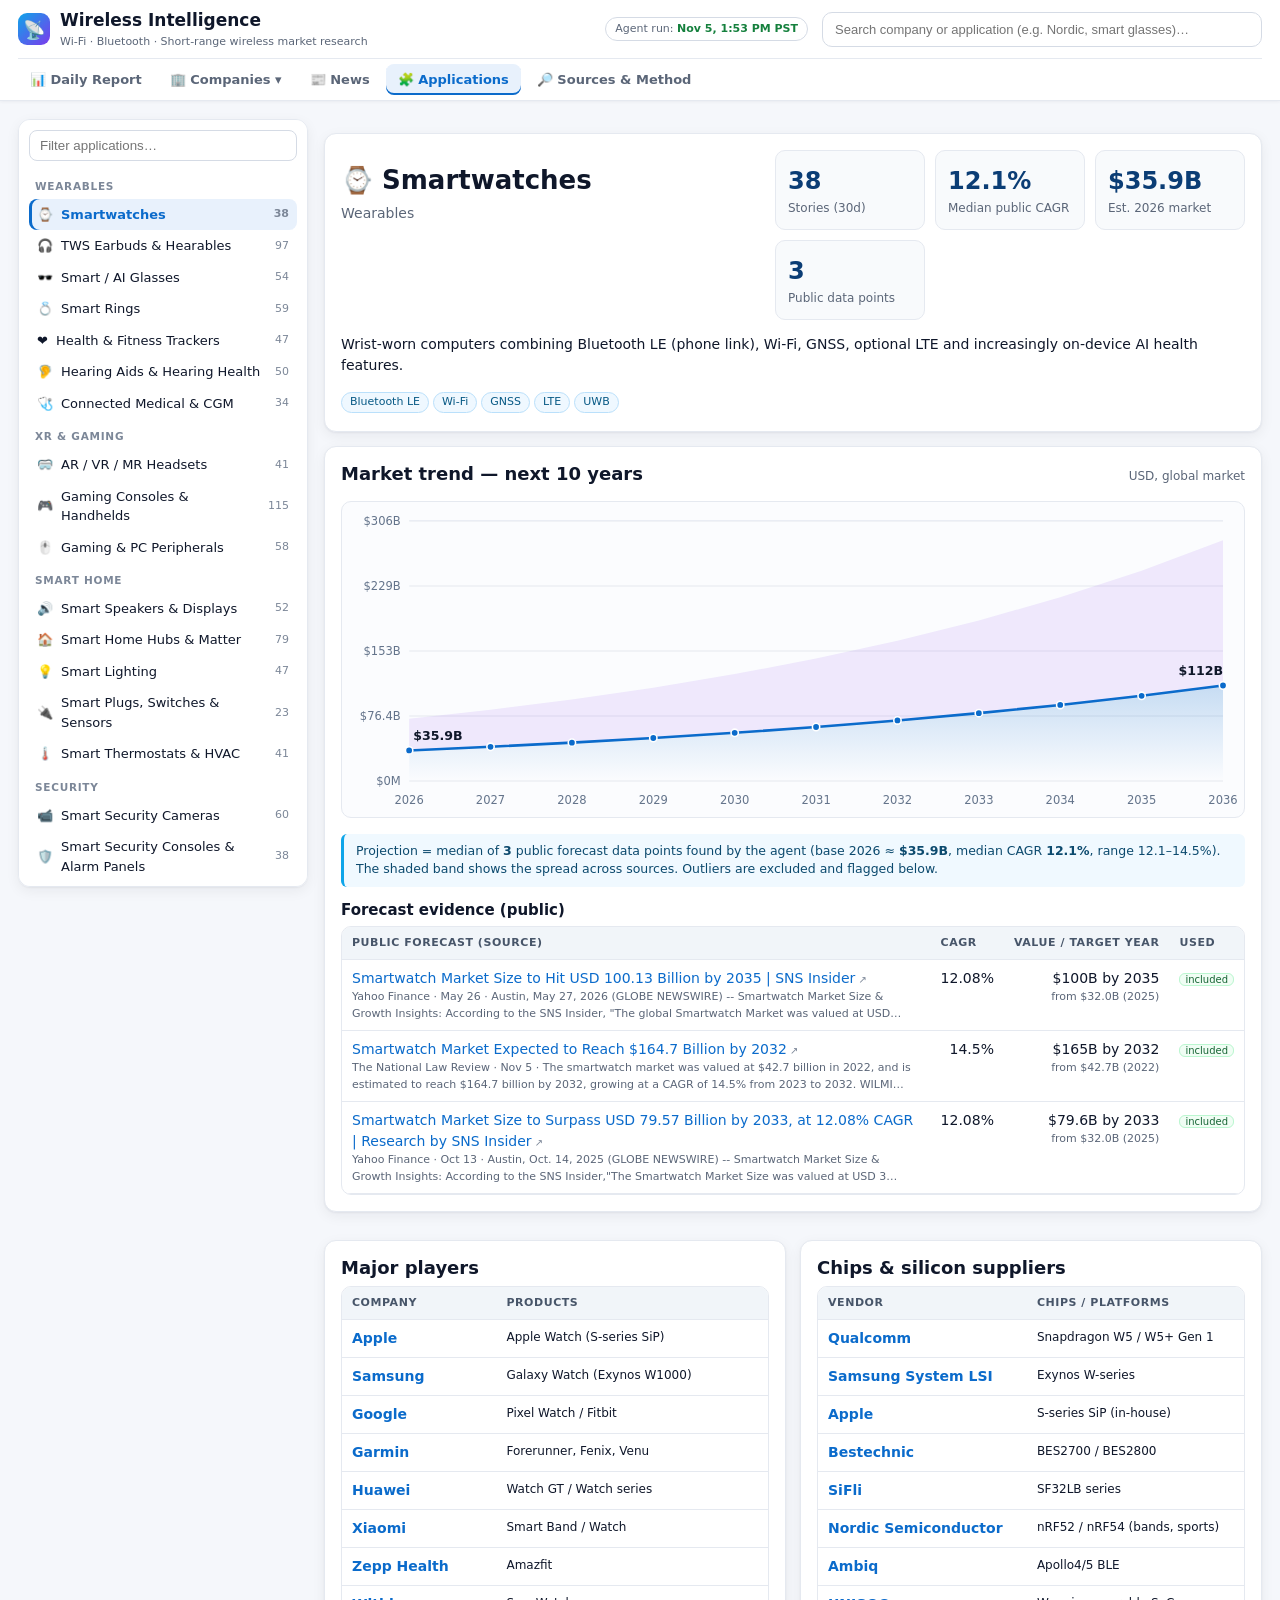
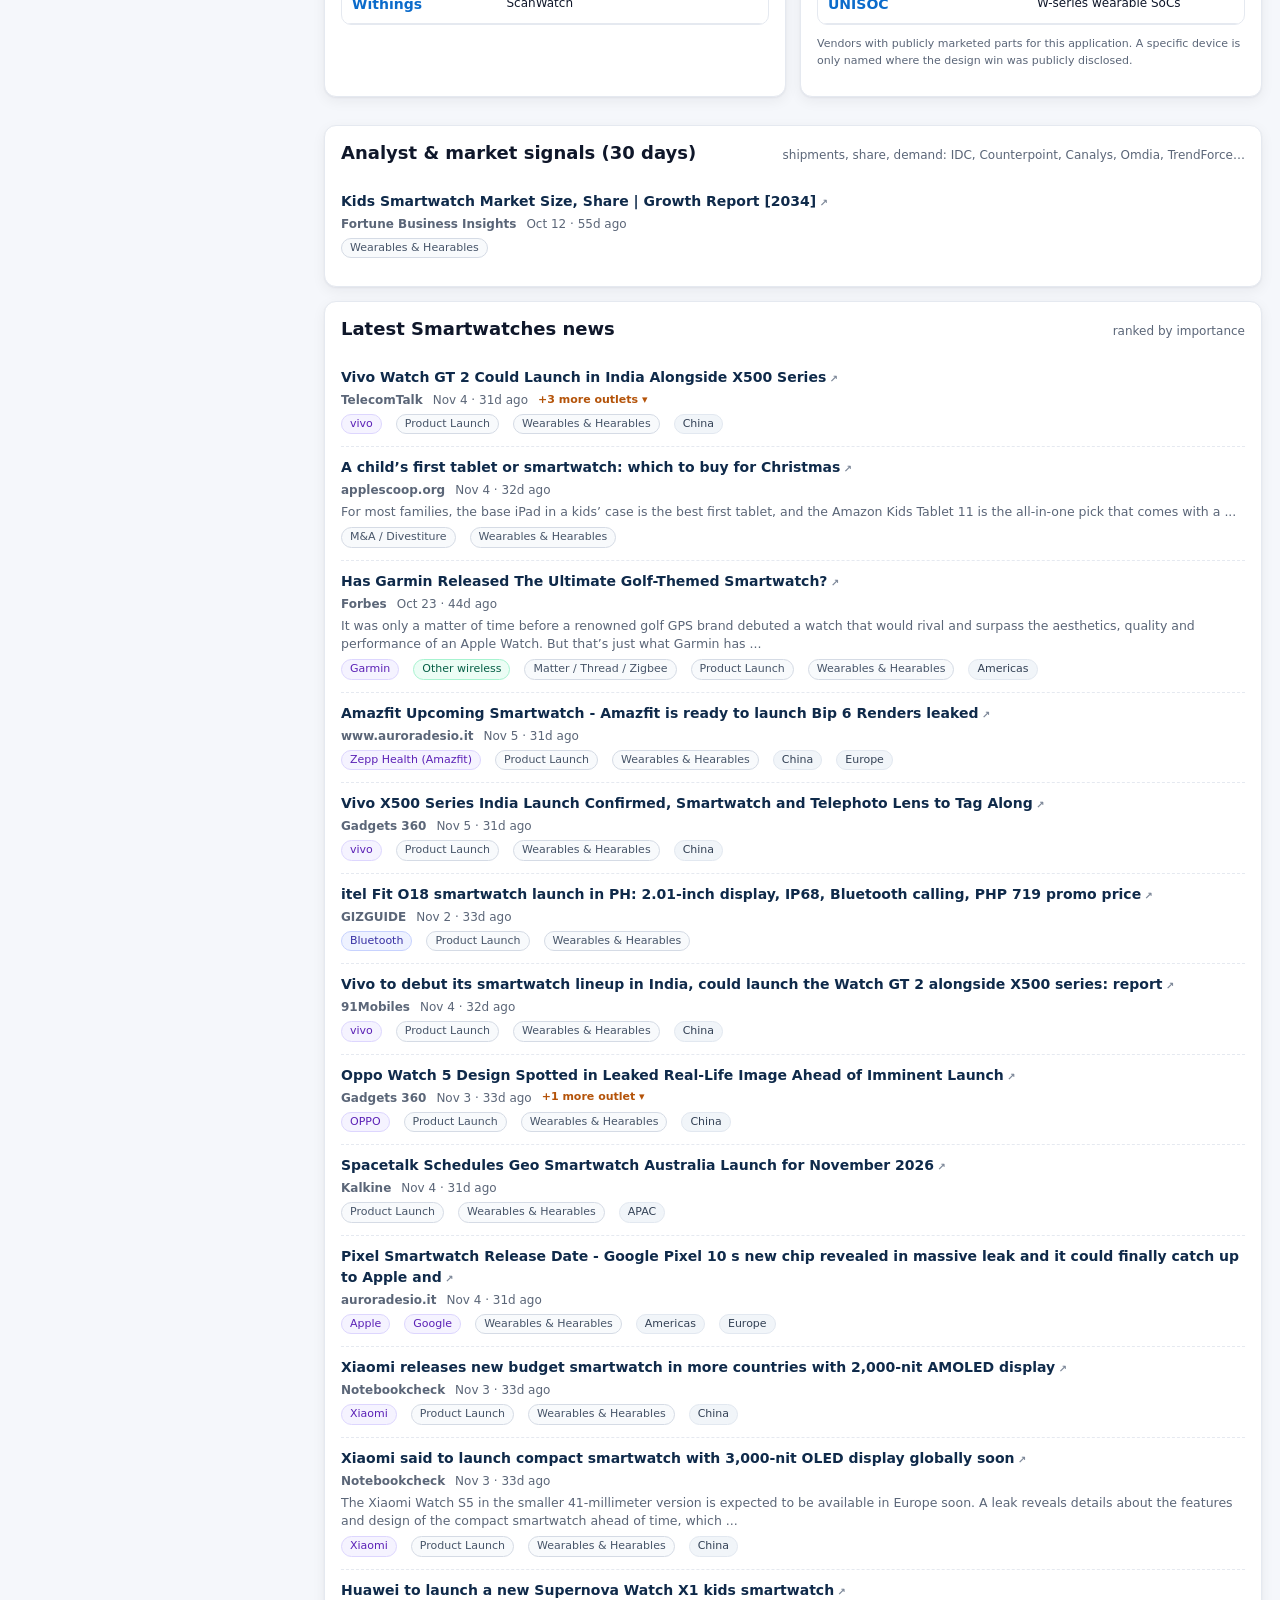
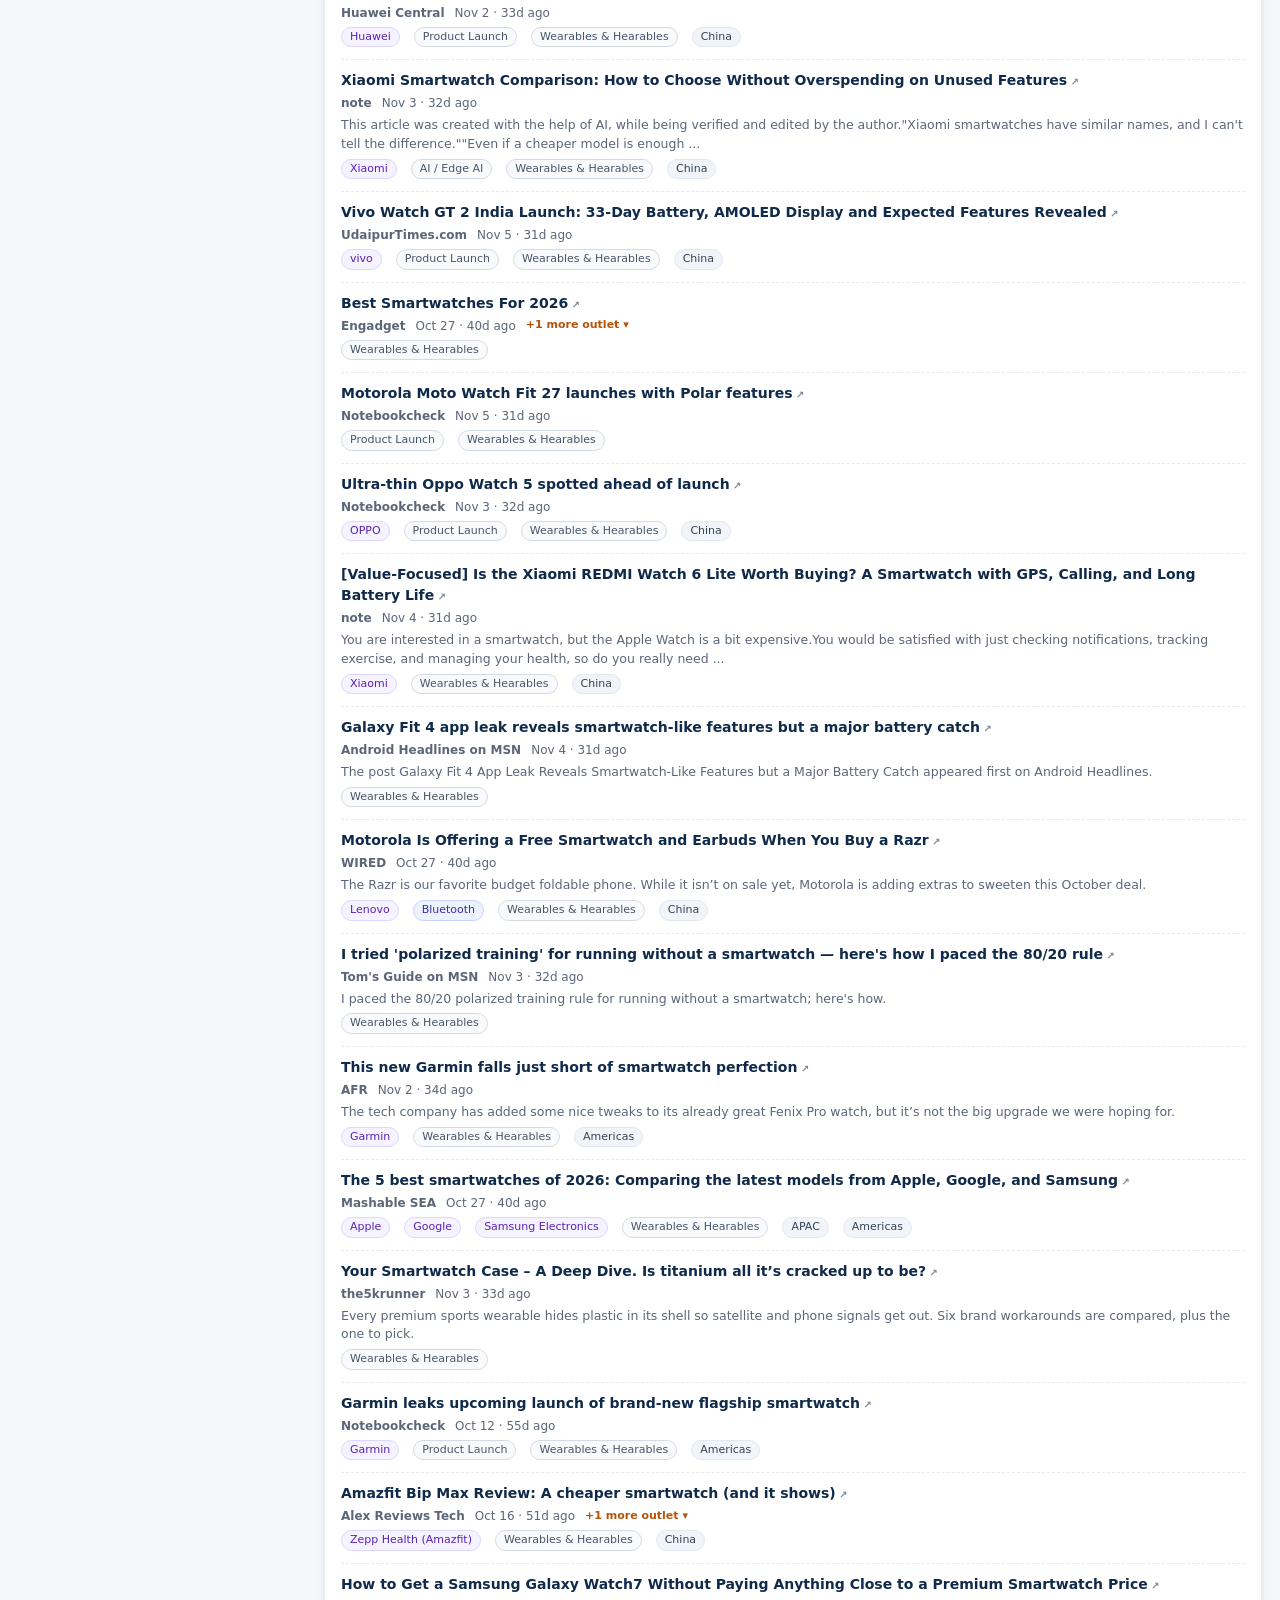
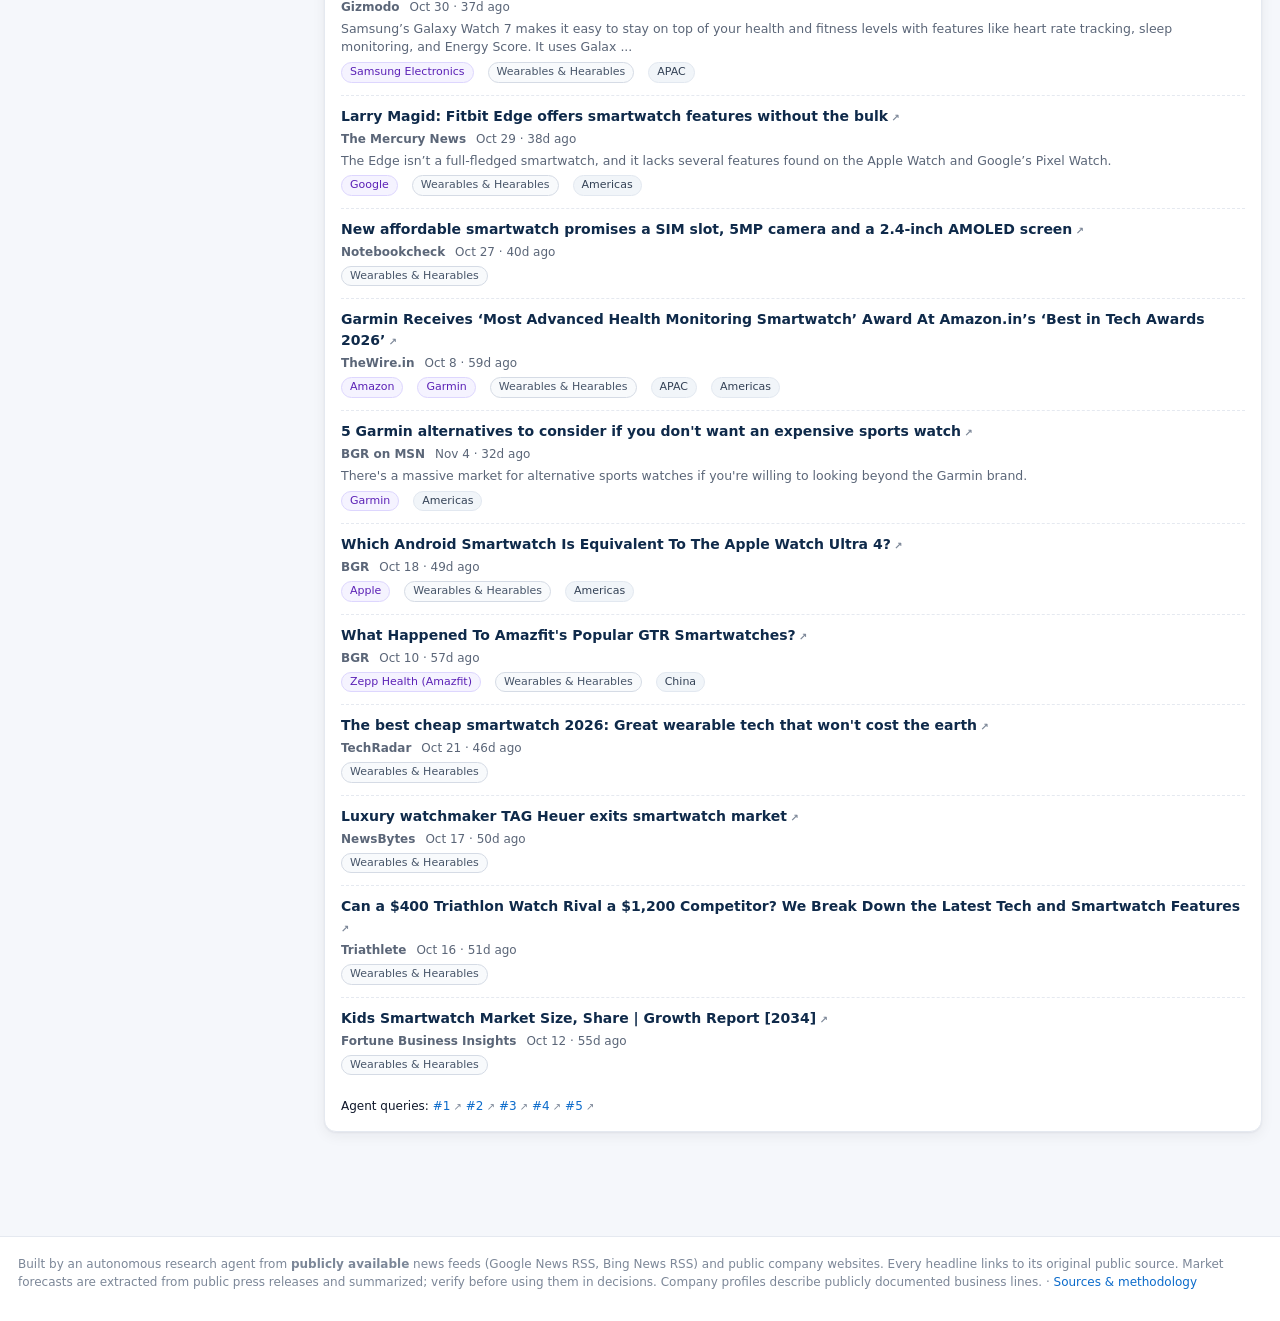
==== site/applications.html @ a9712287 "Add wireless market research agent and light-theme dashboard Include on-demand Windows scripts, comp" ====
<!doctype html>
<html lang="en">
<head>
<meta charset="utf-8" />
<meta name="viewport" content="width=device-width,initial-scale=1" />
<title>Applications — Wi-Fi &amp; Bluetooth markets, players, chips &amp; 10-year trend | Wireless Intelligence</title>
<link rel="stylesheet" href="assets/style.css?v=2" />
</head>
<body>
<div id="hdr"></div>
<main class="wrap content">
  <div class="applayout">
    <aside class="side"><input type="text" id="aq" placeholder="Filter applications…" /><div id="alist"></div></aside>
    <section id="app"></section>
  </div>
</main>
<footer id="ftr"></footer>
<script src="data/index.js"></script>
<script src="data/apps.js"></script>
<script src="assets/common.js?v=2"></script>
<script>
(function () {
  WR.header("apps");
  const A = window.WR_APPS, E = WR.esc;
  if (!A) { document.getElementById("app").innerHTML = '<div class="card empty">No application data yet — run the agent.</div>'; return; }
  const L = A.theme_labels;
  let cur = WR.qs("app") || A.apps[0].id;

  function side() {
    const q = document.getElementById("aq").value.toLowerCase();
    let html = "", g = "";
    A.apps.filter((a) => !q || a.name.toLowerCase().includes(q) || a.group.toLowerCase().includes(q)).forEach((a) => {
      if (a.group !== g) { g = a.group; html += `<div class="gh">${E(g)}</div>`; }
      html += `<a href="?app=${a.id}" data-id="${a.id}" class="${a.id === cur ? "on" : ""}"><span>${a.icon}</span><span>${E(a.name)}</span><span class="n">${a.n30}</span></a>`;
    });
    document.getElementById("alist").innerHTML = html;
  }
  document.getElementById("aq").oninput = side;
  document.getElementById("alist").onclick = (e) => {
    const a = e.target.closest("a[data-id]");
    if (!a) return;
    e.preventDefault();
    cur = a.dataset.id;
    history.replaceState(null, "", "?app=" + cur);
    side(); show();
    window.scrollTo({ top: 0, behavior: "smooth" });
  };

  const coLink = (name, cid) => cid && WR.coName[cid] ? `<a href="company.html?id=${cid}"><b>${E(name)}</b></a>` : `<b>${E(name)}</b>`;

  function show() {
    const a = A.apps.find((x) => x.id === cur) || A.apps[0];
    document.title = `${a.name} — players, chips & 10-year market trend | Wireless Intelligence`;
    const P = a.projection;
    const isIdx = !!P.index;
    const fmt = isIdx ? (v) => v.toFixed(0) : WR.money;
    let trendNote;
    if (P.source === "public") trendNote = `<div class="note info">Projection = median of <b>${P.n}</b> public forecast data points found by the agent (base ${BASEY()} ≈ <b>${WR.money(P.base)}</b>, median CAGR <b>${P.cagr}%</b>${P.cagr_range ? `, range ${P.cagr_range[0]}–${P.cagr_range[1]}%` : ""}${P.cagr_from === "prior" ? " — CAGR is the agent's prior because no public CAGR was captured" : ""}). The shaded band shows the spread across sources. Outliers are excluded and flagged below.</div>`;
    else if (P.source === "public-cagr") trendNote = `<div class="note info">Public sources gave growth rates but no market size in this run, so the chart shows a <b>growth index (${BASEY()} = 100)</b> at the median public CAGR of <b>${P.cagr}%</b>${P.cagr_range ? ` (range ${P.cagr_range[0]}–${P.cagr_range[1]}%)` : ""}.</div>`;
    else trendNote = `<div class="note">No public forecast was captured in this run. The curve is a <b>growth index (${BASEY()} = 100)</b> at the agent's prior estimate of <b>${P.cagr}% CAGR</b>. Treat it as indicative only; the agent searches for public forecasts again every night.</div>`;

    const fc = a.forecasts.length ? `<div class="tbl-wrap"><table><thead><tr><th class="nosort">Public forecast (source)</th><th class="nosort num">CAGR</th><th class="nosort num">Value / target year</th><th class="nosort">Used</th></tr></thead><tbody>
      ${a.forecasts.map((f) => `<tr><td><a class="ext" href="${E(f.u)}" target="_blank" rel="noopener">${E(f.t)}</a><div class="tiny muted">${E(f.p)} · ${WR.fmtDate(f.d)}${f.x ? " · " + E(f.x.slice(0, 160)) + "…" : ""}</div></td>
        <td class="num">${f.cagr != null ? f.cagr + "%" : "—"}</td><td class="num">${f.tv ? WR.money(f.tv) + " by " + f.ty : "—"}${f.sv ? `<div class="tiny muted">from ${WR.money(f.sv)} (${f.sy})</div>` : ""}</td>
        <td>${f.out ? '<span class="pill-out">outlier – excluded</span>' : '<span class="pill-in">included</span>'}</td></tr>`).join("")}</tbody></table></div>`
      : '<div class="muted small">No public forecast headlines matched this application in the last 12 months.</div>';

    document.getElementById("app").innerHTML = `
      <div class="card">
        <div class="card-head"><div><h1>${a.icon} ${E(a.name)}</h1><div class="muted">${E(a.group)}</div></div>
          <div class="kpis" style="min-width:420px">
            <div class="kpi"><div class="v">${a.n30}</div><div class="l">Stories (30d)</div></div>
            <div class="kpi"><div class="v">${P.cagr}%</div><div class="l">${P.source === "prior" ? "Prior CAGR (estimate)" : "Median public CAGR"}</div></div>
            <div class="kpi"><div class="v">${P.base ? WR.money(P.base) : "—"}</div><div class="l">Est. ${BASEY()} market</div></div>
            <div class="kpi"><div class="v">${P.n}</div><div class="l">Public data points</div></div>
          </div></div>
        <p>${E(a.desc)}</p>
        <div>${a.tech.map((t) => `<span class="chip t-wifi">${E(t)}</span>`).join("")}</div>
      </div>

      <div class="card"><div class="card-head"><h2>Market trend — next 10 years</h2><span class="muted small">${isIdx ? "index, " + BASEY() + " = 100" : "USD, global market"}</span></div>
        ${WR.lineChart(P.years, P.mid, P.lo, P.hi, fmt)}
        <div style="margin-top:10px">${trendNote}</div>
        <h3 style="margin-top:14px">Forecast evidence (public)</h3>${fc}
      </div>

      <div class="grid g2">
        <div class="card"><h2>Major players</h2><div class="tbl-wrap"><table><thead><tr><th class="nosort">Company</th><th class="nosort">Products</th></tr></thead><tbody>
          ${a.players.map((p) => `<tr><td>${coLink(p.name, p.cid)}</td><td class="small">${E(p.products)}</td></tr>`).join("")}</tbody></table></div></div>
        <div class="card"><h2>Chips &amp; silicon suppliers</h2><div class="tbl-wrap"><table><thead><tr><th class="nosort">Vendor</th><th class="nosort">Chips / platforms</th></tr></thead><tbody>
          ${a.chips.map((c) => `<tr><td>${coLink(c.vendor, c.cid)}</td><td class="small">${E(c.parts)}</td></tr>`).join("")}</tbody></table></div>
          <p class="tiny muted">Vendors with publicly marketed parts for this application. A specific device is only named where the design win was publicly disclosed.</p></div>
      </div>

      <div class="card"><div class="card-head"><h2>Analyst &amp; market signals (30 days)</h2><span class="muted small">shipments, share, demand: IDC, Counterpoint, Canalys, Omdia, TrendForce…</span></div>
        <ul class="news">${a.signals.length ? a.signals.map((n) => WR.newsItem(n, L, { desc: true })).join("") : '<li class="empty">No analyst signals captured this month.</li>'}</ul></div>

      <div class="card"><div class="card-head"><h2>Latest ${E(a.name)} news</h2><span class="muted small">ranked by importance</span></div>
        <ul class="news">${a.news.length ? a.news.map((n) => WR.newsItem(n, L, { desc: true })).join("") : '<li class="empty">No news in window.</li>'}</ul>
        <div class="small" style="margin-top:10px">Agent queries: ${(a.queries || []).map((u, i) => `<a class="ext" href="${E(u.replace("/rss/search", "/search").replace("&format=rss", ""))}" target="_blank" rel="noopener">#${i + 1}</a>`).join(" ")}</div></div>`;
  }
  const BASEY = () => (A.apps[0].projection.years || [new Date().getFullYear()])[0];
  side(); show();
})();
</script>
</body>
</html>
---- site/assets/style.css ----
:root{
  --bg:#f5f7fb;--bg2:#ffffff;--card:#ffffff;--card2:#f8fafc;--bd:#e5e9f0;--bd2:#d5dbe5;
  --tx:#0f172a;--mut:#5b6678;--mut2:#7c8798;--acc:#0b6bcb;--acc2:#6d28d9;--good:#15803d;--warn:#b45309;--bad:#dc2626;
  --r:12px;--sh:0 1px 2px rgba(15,23,42,.05),0 4px 14px rgba(15,23,42,.06)
}
*{box-sizing:border-box}
html,body{margin:0;background:var(--bg);color:var(--tx);font:14px/1.5 "Segoe UI",Inter,system-ui,-apple-system,Roboto,Arial,sans-serif}
a{color:var(--acc);text-decoration:none}
a:hover{text-decoration:underline}
.wrap{max-width:1380px;margin:0 auto;padding:0 18px}
.muted{color:var(--mut)} .small{font-size:12px} .tiny{font-size:11px}
h1,h2,h3{margin:0 0 6px;line-height:1.25;color:var(--tx)}
h1{font-size:26px} h2{font-size:18px} h3{font-size:15px}
code{background:#eef2f7;padding:1px 5px;border-radius:4px}

/* ---------- top nav ---------- */
.topnav{position:sticky;top:0;z-index:50;background:rgba(255,255,255,.97);backdrop-filter:blur(8px);border-bottom:1px solid var(--bd);box-shadow:0 1px 3px rgba(15,23,42,.05)}
.topnav .row1{display:flex;align-items:center;gap:14px;height:58px}
.brand{display:flex;align-items:center;gap:10px;color:var(--tx);font-weight:800;font-size:17px;white-space:nowrap}
.brand:hover{text-decoration:none}
.brand .logo{width:32px;height:32px;border-radius:9px;background:linear-gradient(135deg,#0ea5e9,#7c3aed);display:grid;place-items:center;font-size:18px}
.brand small{display:block;font-size:11px;color:var(--mut);font-weight:500}
.spacer{flex:1}
.search{position:relative;width:min(440px,42vw)}
.search input{width:100%;background:#fff;border:1px solid var(--bd2);color:var(--tx);border-radius:10px;padding:9px 12px;font-size:13px;outline:none}
.search input:focus{border-color:var(--acc);box-shadow:0 0 0 3px rgba(11,107,203,.12)}
.suggest{position:absolute;top:42px;left:0;right:0;background:#fff;border:1px solid var(--bd2);border-radius:10px;box-shadow:var(--sh);max-height:360px;overflow:auto}
.suggest a{display:flex;justify-content:space-between;gap:8px;padding:8px 12px;color:var(--tx);border-bottom:1px solid var(--bd)}
.suggest a:hover,.suggest a.on{background:#eef5fd;text-decoration:none}
.suggest a span{color:var(--mut);font-size:11px}
.navrow{display:flex;gap:4px;align-items:center;height:42px;border-top:1px solid var(--bd);flex-wrap:wrap}
.navrow>a,.dd>a{color:var(--mut);padding:6px 12px;border-radius:8px;font-weight:600;font-size:13px}
.navrow>a:hover,.dd>a:hover{color:var(--tx);background:#eef2f7;text-decoration:none}
.navrow a.active,.dd>a.active{color:var(--acc);background:#e8f1fc;box-shadow:inset 0 -2px 0 var(--acc)}
.dd{position:relative}
.dd-menu{display:none;position:absolute;top:32px;left:0;min-width:300px;background:#fff;border:1px solid var(--bd2);border-radius:12px;box-shadow:var(--sh);padding:6px}
.dd:hover .dd-menu{display:block}
.dd-menu a{display:block;padding:8px 10px;border-radius:8px;color:var(--tx)}
.dd-menu a:hover{background:#eef5fd;text-decoration:none}
.dd-menu a span{display:block;color:var(--mut);font-size:11px}
.status-pill{font-size:11px;color:var(--mut);border:1px solid var(--bd2);background:#fff;padding:3px 9px;border-radius:999px;white-space:nowrap}
.status-pill b{color:var(--good)}

/* ---------- layout ---------- */
.content{padding:18px 18px 60px}
.hero{text-align:center;padding:16px 0 6px}
.hero p{max-width:820px;margin:6px auto 0}
.card{background:var(--card);border:1px solid var(--bd);border-radius:var(--r);padding:16px;margin:14px 0;box-shadow:var(--sh)}
.card-head{display:flex;justify-content:space-between;align-items:baseline;gap:12px;flex-wrap:wrap;margin-bottom:10px}
.grid{display:grid;gap:14px}
.g2{grid-template-columns:repeat(2,minmax(0,1fr))}
.g3{grid-template-columns:repeat(3,minmax(0,1fr))}
.g4{grid-template-columns:repeat(4,minmax(0,1fr))}
@media(max-width:1000px){.g2,.g3,.g4{grid-template-columns:1fr}}
.kpis{display:grid;grid-template-columns:repeat(auto-fit,minmax(150px,1fr));gap:10px}
.kpi{background:var(--card2);border:1px solid var(--bd);border-radius:10px;padding:12px}
.kpi .v{font-size:24px;font-weight:800;color:#0b3d75}
.kpi .l{color:var(--mut);font-size:12px}

/* ---------- toggles / chips ---------- */
.toggles{display:flex;flex-wrap:wrap;gap:6px;align-items:center}
.toggles .lbl{color:var(--mut2);font-size:11px;text-transform:uppercase;letter-spacing:.06em;margin-right:4px}
.tbtn{background:#fff;border:1px solid var(--bd2);color:var(--mut);border-radius:999px;padding:5px 12px;font-size:12px;font-weight:600;cursor:pointer}
.tbtn:hover{color:var(--tx);border-color:#aab4c3}
.tbtn.on{background:#e8f1fc;border-color:var(--acc);color:var(--acc)}
.chip{display:inline-block;font-size:11px;padding:1px 8px;border-radius:999px;border:1px solid var(--bd2);background:#f8fafc;color:#475569;margin:2px 4px 2px 0;white-space:nowrap}
a.chip:hover{color:var(--tx);text-decoration:none;border-color:var(--acc)}
.chip.t-wifi{border-color:#bae0fb;background:#eff8ff;color:#075985}
.chip.t-bt{border-color:#c7d2fe;background:#eef2ff;color:#3730a3}
.chip.t-oth{border-color:#a7f3d0;background:#ecfdf5;color:#065f46}
.chip.t-biz{border-color:#fde68a;background:#fffbeb;color:#92400e}
.chip.co{border-color:#ddd6fe;background:#f5f3ff;color:#5b21b6}
.chip.rg{border-color:#e2e8f0;background:#f1f5f9;color:#334155}
.badge{display:inline-block;font-size:10px;font-weight:700;letter-spacing:.04em;padding:2px 7px;border-radius:6px;background:#eef2f7;color:var(--mut);text-transform:uppercase;vertical-align:middle}
.badge.leader{background:#dcfce7;color:#166534}
.badge.challenger{background:#e0f2fe;color:#075985}
.badge.niche{background:#fef3c7;color:#92400e}
.badge.wire{background:#ede9fe;color:#5b21b6}
.up{color:var(--good)} .down{color:var(--bad)} .flat{color:var(--mut2)}

/* ---------- tables ---------- */
.tbl-wrap{overflow:auto;border:1px solid var(--bd);border-radius:10px;background:#fff}
table{width:100%;border-collapse:collapse}
th,td{padding:8px 10px;border-bottom:1px solid var(--bd);text-align:left;vertical-align:top}
th{position:sticky;top:0;background:#f1f5f9;color:#475569;font-size:11px;text-transform:uppercase;letter-spacing:.05em;cursor:pointer;white-space:nowrap;z-index:1}
th.nosort{cursor:default}
tr:hover td{background:#f6faff}
td.num{text-align:right;font-variant-numeric:tabular-nums}
.co-name{font-weight:700;color:var(--tx)}
.co-name:hover{color:var(--acc)}

/* ---------- news ---------- */
.news{list-style:none;margin:0;padding:0}
.news li{padding:10px 0;border-bottom:1px dashed var(--bd)}
.news li:last-child{border-bottom:0}
.news .t{font-weight:600;color:#0f2a4a;font-size:14px}
.news .t:hover{color:var(--acc)}
.news .meta{color:var(--mut);font-size:12px;margin-top:3px;display:flex;flex-wrap:wrap;gap:4px 10px;align-items:center}
.news .x{color:var(--mut);font-size:12.5px;margin-top:4px}
.cov{font-size:11px;color:#b45309;cursor:pointer;font-weight:600}
.also{display:none;margin-top:4px;font-size:12px}
.also.open{display:block}
.also a{margin-right:10px}
.ext::after{content:" ↗";font-size:10px;color:var(--mut2)}

/* ---------- bars ---------- */
.bars .row{display:grid;grid-template-columns:190px 1fr 90px;gap:10px;align-items:center;margin:5px 0;font-size:12.5px}
.bars .track{height:10px;background:#eef2f7;border-radius:6px;overflow:hidden}
.bars .fill{height:100%;border-radius:6px;background:linear-gradient(90deg,#0ea5e9,#7c3aed)}
.bars .n{text-align:right;color:var(--mut);font-variant-numeric:tabular-nums}

/* ---------- briefs ---------- */
details.grp{background:#fff;border:1px solid var(--bd);border-radius:var(--r);margin:10px 0;box-shadow:var(--sh)}
details.grp>summary{cursor:pointer;padding:12px 16px;font-weight:700;list-style:none;display:flex;justify-content:space-between}
details.grp>summary::-webkit-details-marker{display:none}
details.grp[open]>summary{border-bottom:1px solid var(--bd)}
.briefs{display:grid;grid-template-columns:repeat(auto-fill,minmax(380px,1fr));gap:12px;padding:12px}
.brief{background:var(--card2);border:1px solid var(--bd);border-radius:10px;padding:12px}
.brief h3 a{color:var(--tx)}
.brief ol{margin:6px 0 0;padding-left:18px}
.brief li{margin:4px 0;font-size:12.5px}

/* ---------- applications layout ---------- */
.applayout{display:grid;grid-template-columns:290px 1fr;gap:16px;align-items:start}
.side{position:sticky;top:116px;max-height:calc(100vh - 132px);overflow:auto;background:#fff;border:1px solid var(--bd);border-radius:var(--r);padding:10px;box-shadow:var(--sh)}
@media(max-width:900px){.applayout{grid-template-columns:1fr}.side{position:static !important;max-height:300px !important}}
.side input{width:100%;background:#fff;border:1px solid var(--bd2);color:var(--tx);border-radius:8px;padding:7px 10px;margin-bottom:8px}
.side .gh{color:var(--mut2);font-size:10.5px;text-transform:uppercase;letter-spacing:.07em;margin:10px 6px 4px;font-weight:700}
.side a{display:flex;gap:8px;align-items:center;padding:6px 8px;border-radius:8px;color:var(--tx);font-size:13px}
.side a:hover{background:#f1f5f9;text-decoration:none}
.side a.on{background:#e8f1fc;color:var(--acc);font-weight:600;box-shadow:inset 3px 0 0 var(--acc)}
.side a .n{margin-left:auto;color:var(--mut2);font-size:11px}
.chart{width:100%;height:auto;background:#fbfcfe;border-radius:10px;border:1px solid var(--bd)}
.note{border-left:3px solid #f59e0b;background:#fffbeb;padding:8px 12px;border-radius:6px;font-size:12.5px;color:#78350f}
.note.info{border-color:#0ea5e9;background:#f0f9ff;color:#0c4a6e}
.pill-out{font-size:10px;color:#b91c1c;background:#fef2f2;border:1px solid #fecaca;border-radius:6px;padding:0 5px}
.pill-in{font-size:10px;color:#166534;background:#f0fdf4;border:1px solid #bbf7d0;border-radius:6px;padding:0 5px}

.co-head{display:flex;gap:16px;align-items:flex-start;flex-wrap:wrap}
.co-logo{width:56px;height:56px;border-radius:14px;background:linear-gradient(135deg,#0ea5e9,#7c3aed);color:#fff;display:grid;place-items:center;font-size:22px;font-weight:800}
.links a{margin-right:14px;font-size:13px}
.btn{display:inline-block;background:#fff;border:1px solid var(--bd2);color:var(--tx);padding:7px 14px;border-radius:9px;font-weight:600;cursor:pointer;font-size:13px}
.btn:hover{border-color:var(--acc);color:var(--acc);text-decoration:none}
select{background:#fff;border:1px solid var(--bd2);color:var(--tx);border-radius:8px;padding:6px 8px}
.filters{display:flex;flex-wrap:wrap;gap:10px;align-items:center}
.filters input[type=text]{background:#fff;border:1px solid var(--bd2);color:var(--tx);border-radius:8px;padding:7px 10px;min-width:240px}
.filters input[type=text]:focus,select:focus,.side input:focus{outline:none;border-color:var(--acc);box-shadow:0 0 0 3px rgba(11,107,203,.12)}
footer{border-top:1px solid var(--bd);background:#fff;color:var(--mut2);font-size:12px;padding:18px 0 30px;margin-top:30px}
.narr{white-space:pre-wrap;font-size:13.5px}
.empty{color:var(--mut);padding:18px;text-align:center}
pre{background:#f8fafc;border:1px solid var(--bd);border-radius:8px;padding:10px}
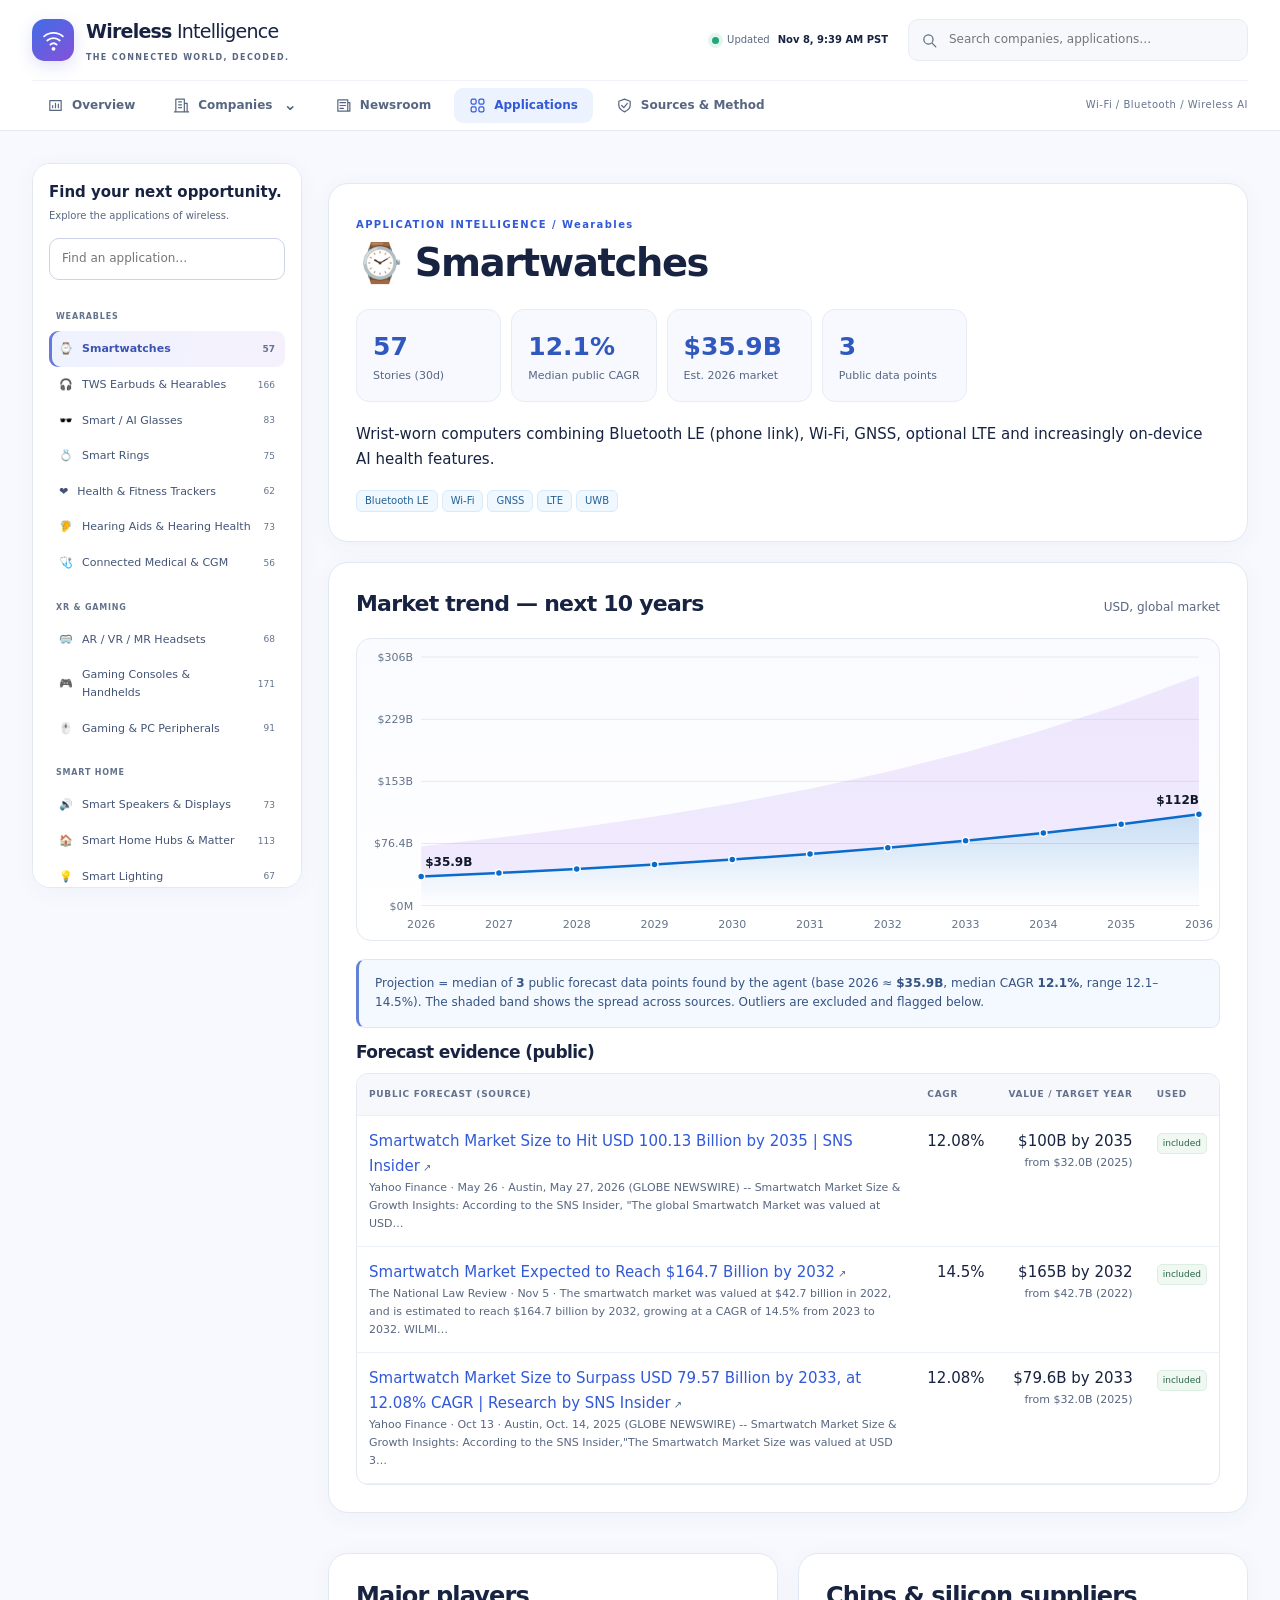
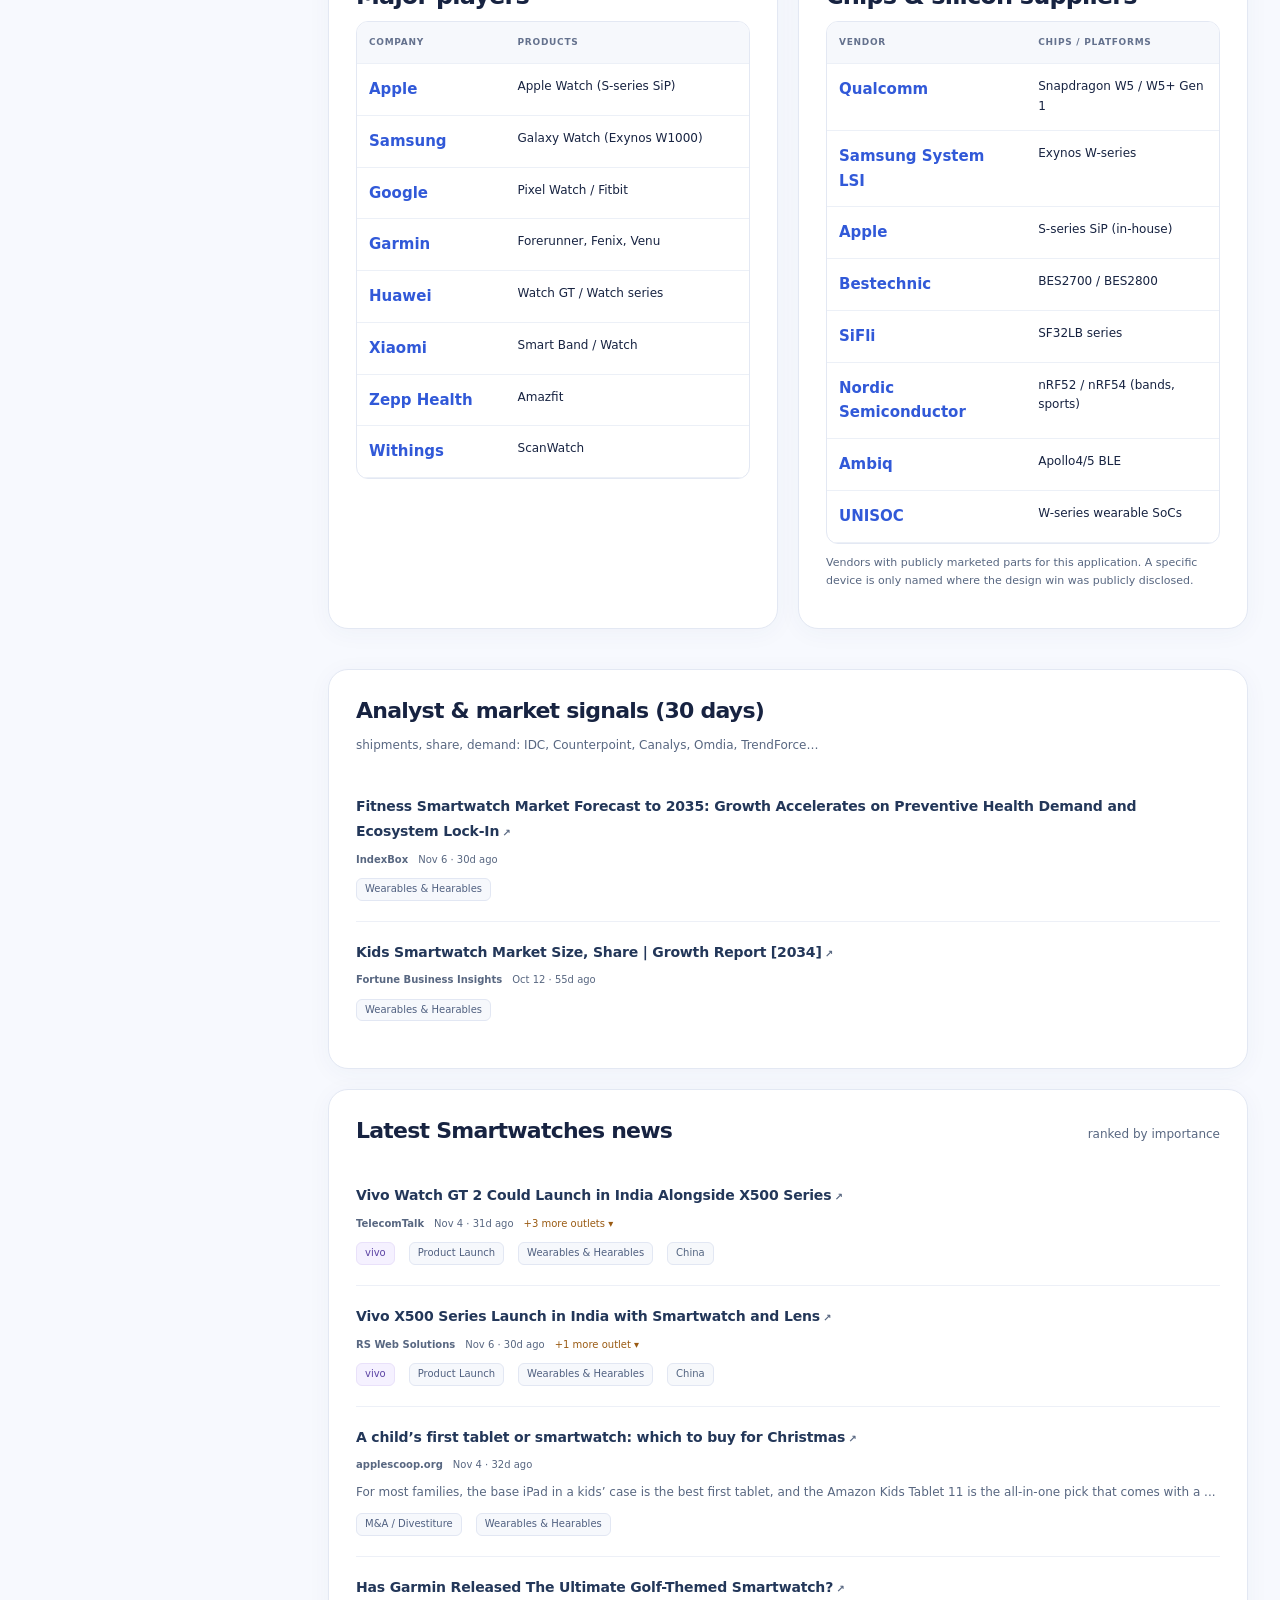
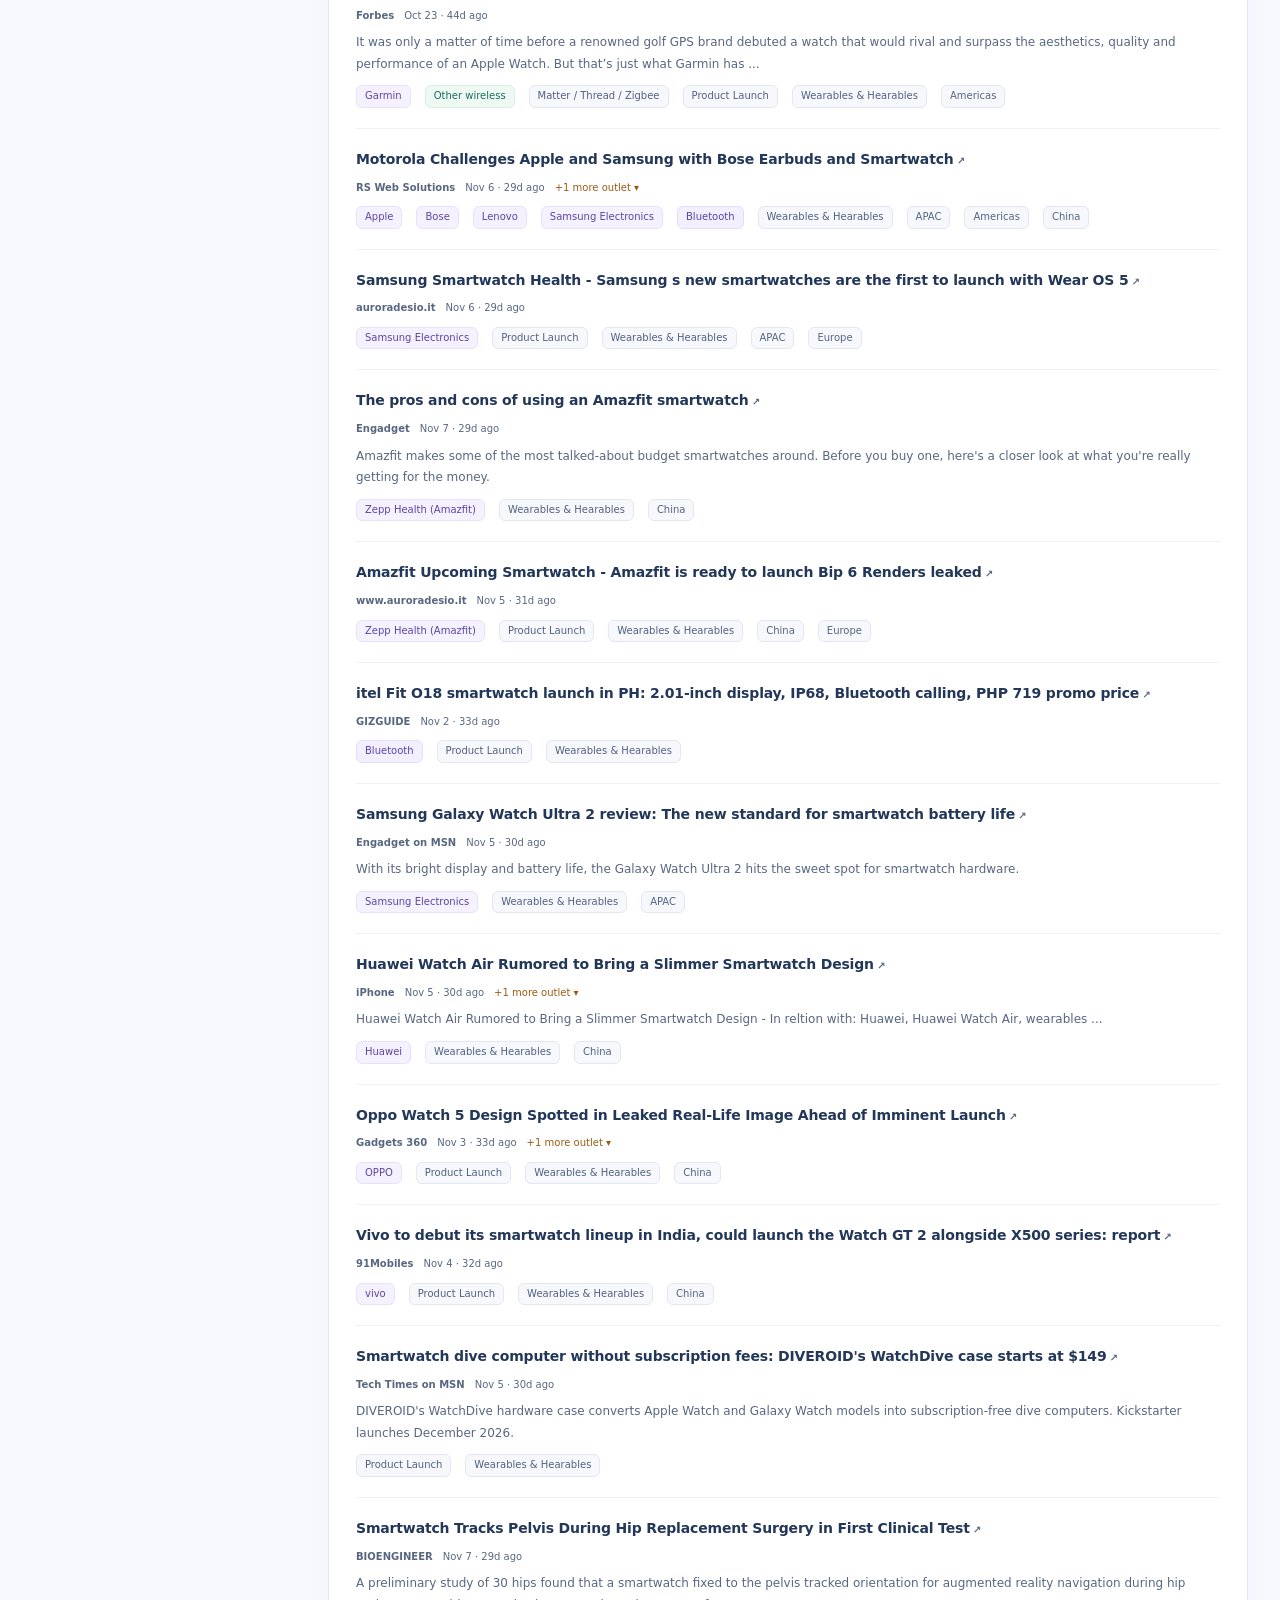
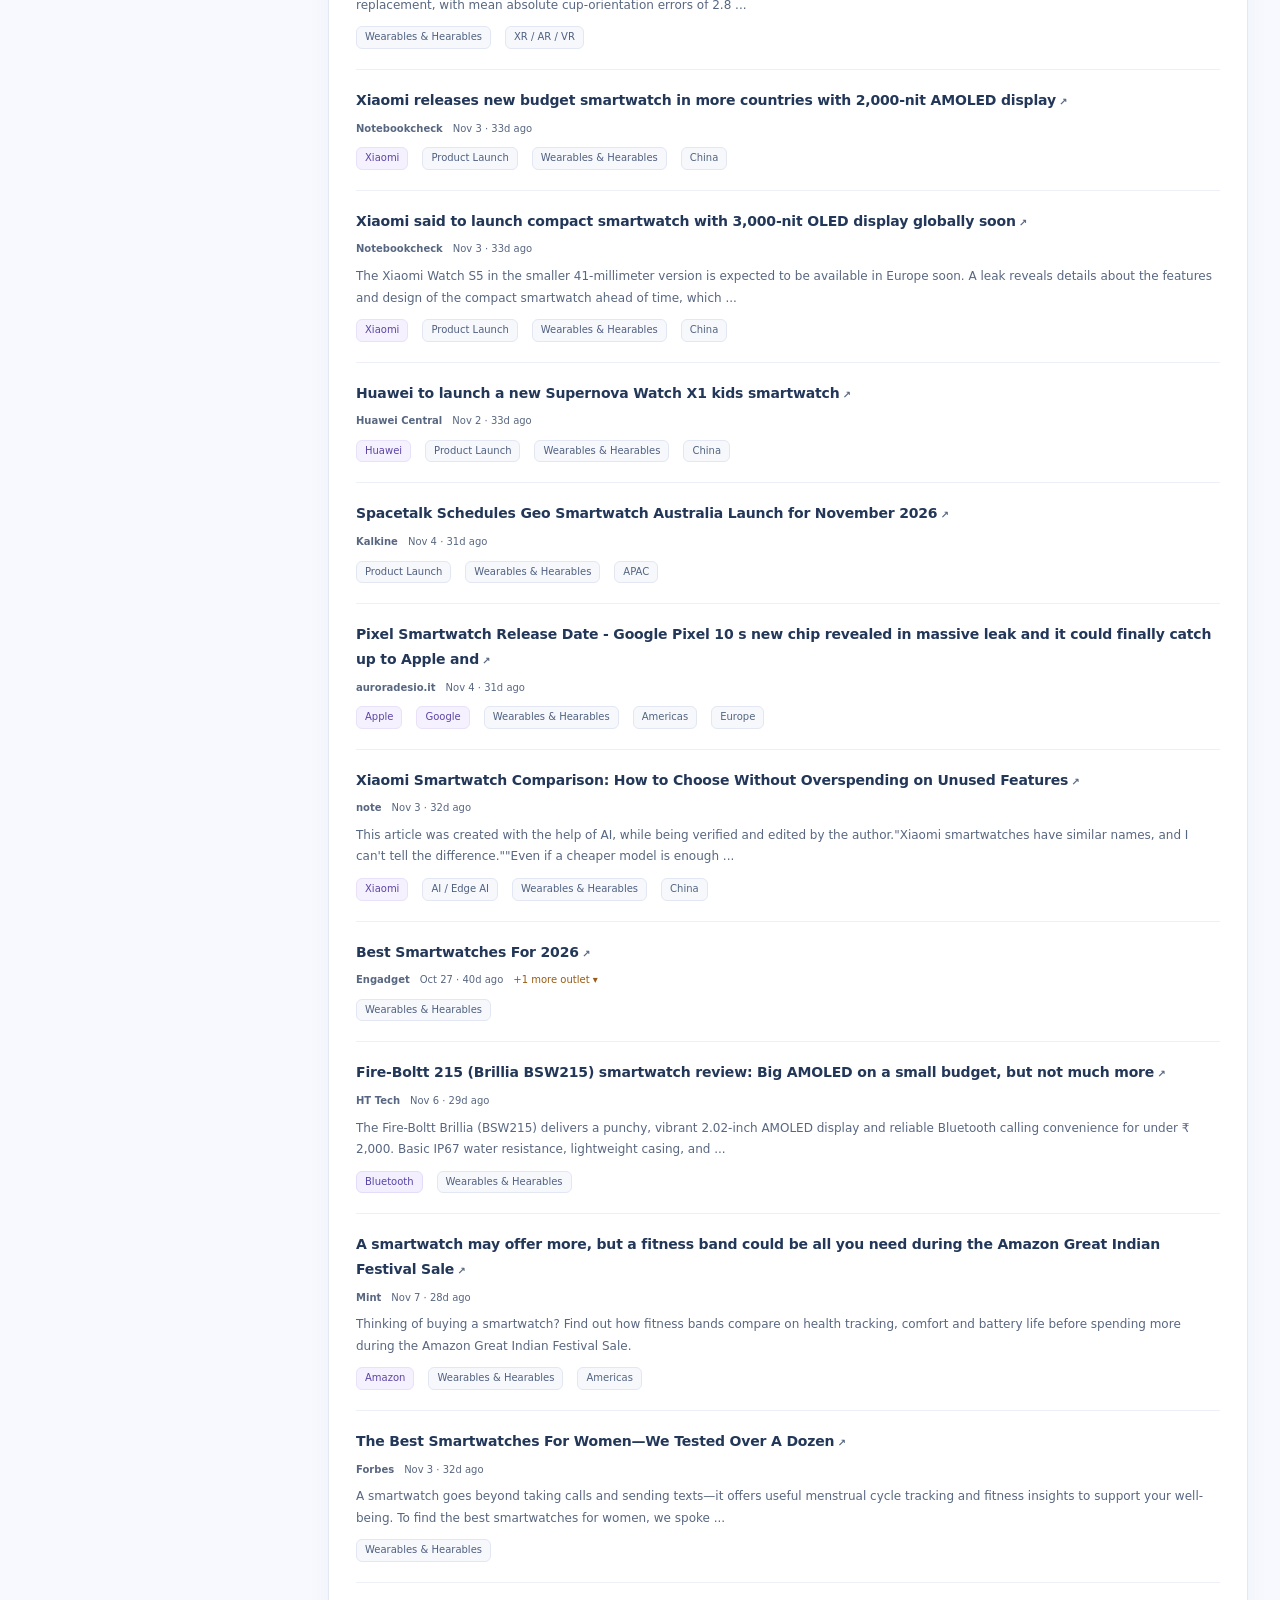
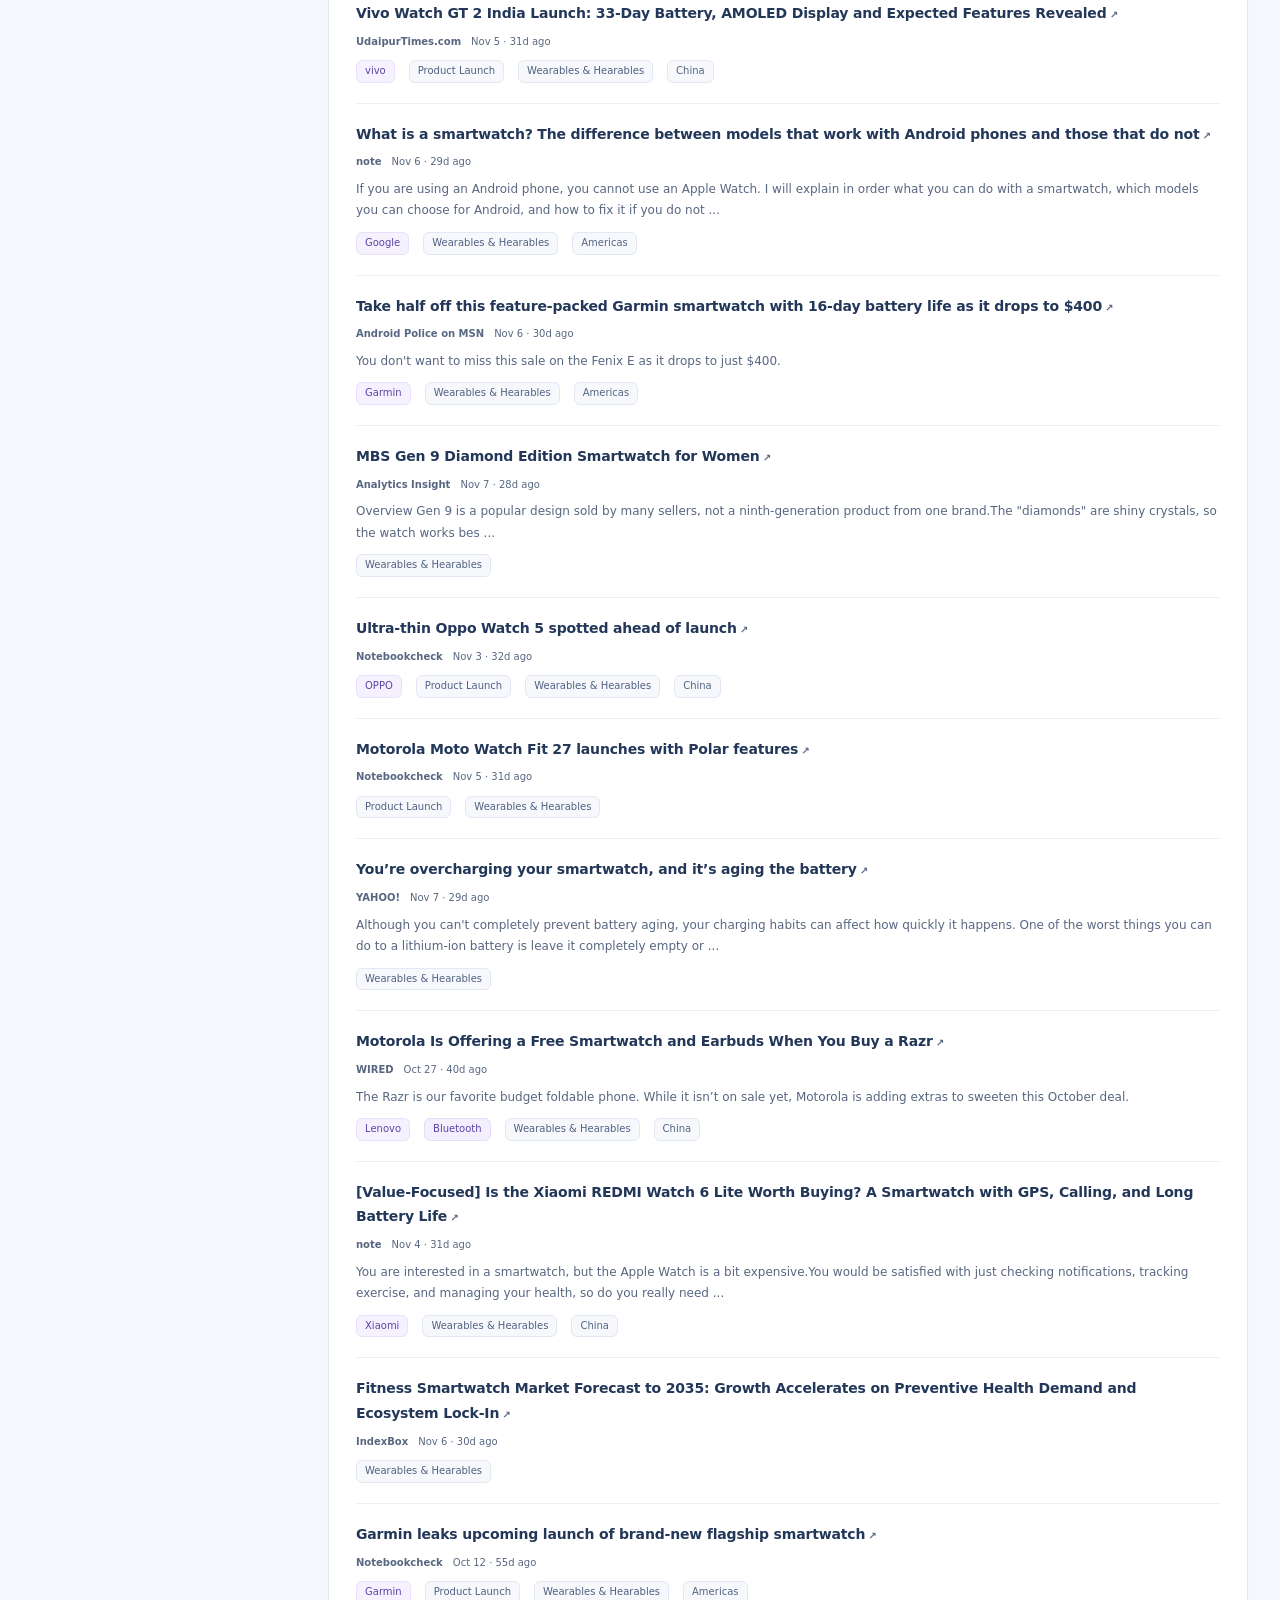
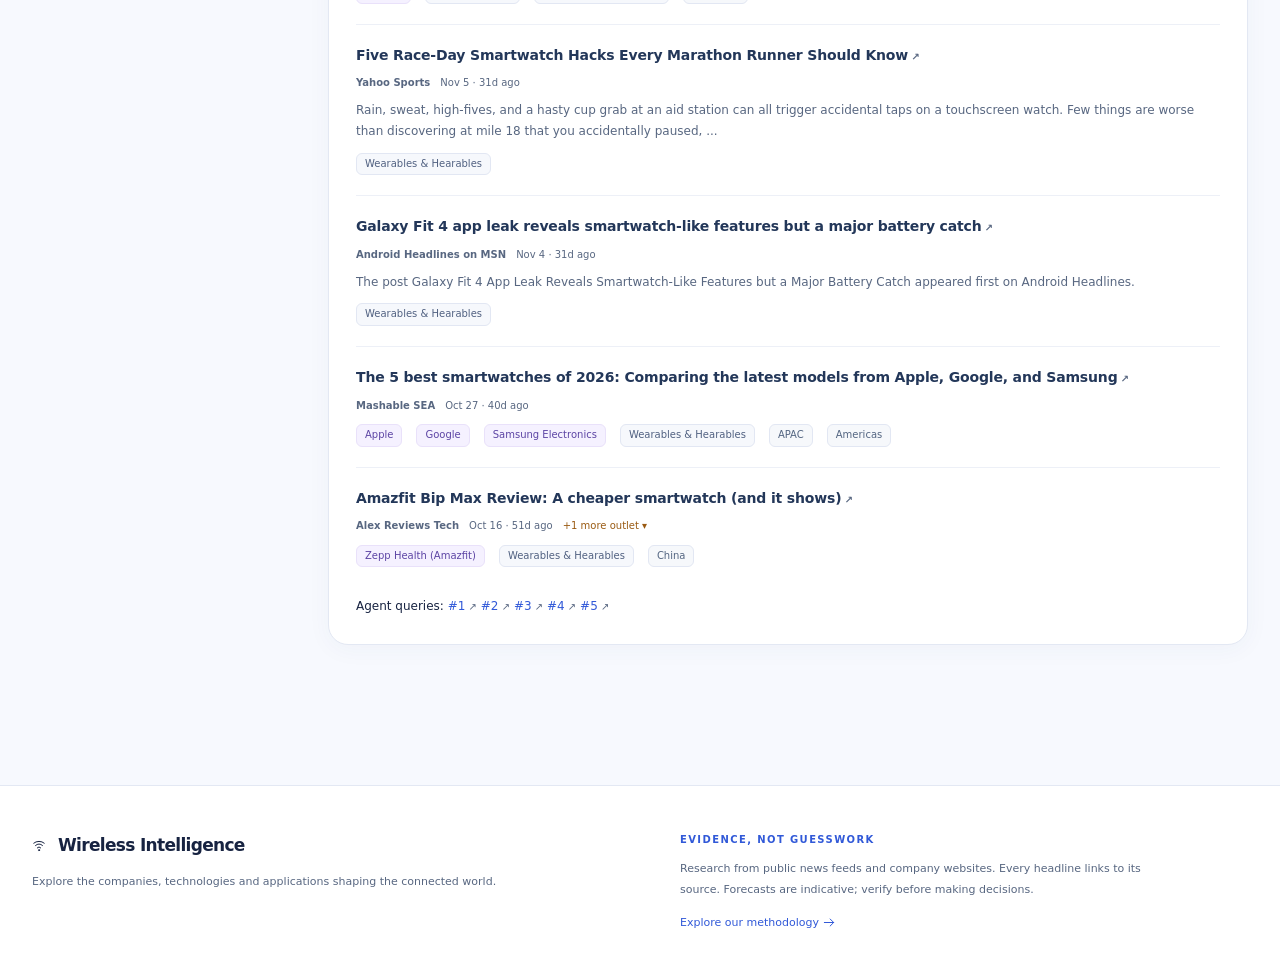
==== commit c74814f3: "Fix Pages deployment and publish premium wireless dashboard Enable immediate site deployment on push" ====
--- a/site/applications.html
+++ b/site/applications.html
@@ -4,20 +4,20 @@
 <meta charset="utf-8" />
 <meta name="viewport" content="width=device-width,initial-scale=1" />
 <title>Applications — Wi-Fi &amp; Bluetooth markets, players, chips &amp; 10-year trend | Wireless Intelligence</title>
-<link rel="stylesheet" href="assets/style.css?v=2" />
+<link rel="stylesheet" href="assets/style.css?v=3" />
 </head>
 <body>
 <div id="hdr"></div>
 <main class="wrap content">
   <div class="applayout">
-    <aside class="side"><input type="text" id="aq" placeholder="Filter applications…" /><div id="alist"></div></aside>
+    <aside class="side" aria-label="Application explorer"><div class="side-heading">Find your next opportunity.</div><p class="side-description">Explore the applications of wireless.</p><input type="text" id="aq" aria-label="Filter applications" placeholder="Find an application…" /><div id="alist"></div></aside>
     <section id="app"></section>
   </div>
 </main>
 <footer id="ftr"></footer>
 <script src="data/index.js"></script>
 <script src="data/apps.js"></script>
-<script src="assets/common.js?v=2"></script>
+<script src="assets/common.js?v=3"></script>
 <script>
 (function () {
   WR.header("apps");
@@ -31,9 +31,9 @@
     let html = "", g = "";
     A.apps.filter((a) => !q || a.name.toLowerCase().includes(q) || a.group.toLowerCase().includes(q)).forEach((a) => {
       if (a.group !== g) { g = a.group; html += `<div class="gh">${E(g)}</div>`; }
-      html += `<a href="?app=${a.id}" data-id="${a.id}" class="${a.id === cur ? "on" : ""}"><span>${a.icon}</span><span>${E(a.name)}</span><span class="n">${a.n30}</span></a>`;
+      html += `<a href="?app=${a.id}" data-id="${a.id}" ${a.id === cur ? 'aria-current="page"' : ""} class="${a.id === cur ? "on" : ""}"><span aria-hidden="true">${a.icon}</span><span>${E(a.name)}</span><span class="n">${a.n30}</span></a>`;
     });
-    document.getElementById("alist").innerHTML = html;
+    document.getElementById("alist").innerHTML = html || '<p class="empty">No applications match.</p>';
   }
   document.getElementById("aq").oninput = side;
   document.getElementById("alist").onclick = (e) => {
@@ -43,7 +43,7 @@
     cur = a.dataset.id;
     history.replaceState(null, "", "?app=" + cur);
     side(); show();
-    window.scrollTo({ top: 0, behavior: "smooth" });
+    window.scrollTo({ top: 0, behavior: matchMedia("(prefers-reduced-motion: reduce)").matches ? "instant" : "smooth" });
   };
 
   const coLink = (name, cid) => cid && WR.coName[cid] ? `<a href="company.html?id=${cid}"><b>${E(name)}</b></a>` : `<b>${E(name)}</b>`;
@@ -67,10 +67,10 @@
 
     document.getElementById("app").innerHTML = `
       <div class="card">
-        <div class="card-head"><div><h1>${a.icon} ${E(a.name)}</h1><div class="muted">${E(a.group)}</div></div>
+        <div class="card-head"><div><span class="eyebrow">APPLICATION INTELLIGENCE / ${E(a.group)}</span><h1>${a.icon} ${E(a.name)}</h1></div>
           <div class="kpis" style="min-width:420px">
             <div class="kpi"><div class="v">${a.n30}</div><div class="l">Stories (30d)</div></div>
-            <div class="kpi"><div class="v">${P.cagr}%</div><div class="l">${P.source === "prior" ? "Prior CAGR (estimate)" : "Median public CAGR"}</div></div>
+            <div class="kpi"><div class="v">${P.cagr}%</div><div class="l">${P.source === "prior" || P.cagr_from === "prior" ? "Prior CAGR (estimate)" : "Median public CAGR"}</div></div>
             <div class="kpi"><div class="v">${P.base ? WR.money(P.base) : "—"}</div><div class="l">Est. ${BASEY()} market</div></div>
             <div class="kpi"><div class="v">${P.n}</div><div class="l">Public data points</div></div>
           </div></div>
--- a/site/assets/style.css
+++ b/site/assets/style.css
@@ -1,151 +1,342 @@
-:root{
-  --bg:#f5f7fb;--bg2:#ffffff;--card:#ffffff;--card2:#f8fafc;--bd:#e5e9f0;--bd2:#d5dbe5;
-  --tx:#0f172a;--mut:#5b6678;--mut2:#7c8798;--acc:#0b6bcb;--acc2:#6d28d9;--good:#15803d;--warn:#b45309;--bad:#dc2626;
-  --r:12px;--sh:0 1px 2px rgba(15,23,42,.05),0 4px 14px rgba(15,23,42,.06)
-}
-*{box-sizing:border-box}
-html,body{margin:0;background:var(--bg);color:var(--tx);font:14px/1.5 "Segoe UI",Inter,system-ui,-apple-system,Roboto,Arial,sans-serif}
-a{color:var(--acc);text-decoration:none}
-a:hover{text-decoration:underline}
-.wrap{max-width:1380px;margin:0 auto;padding:0 18px}
-.muted{color:var(--mut)} .small{font-size:12px} .tiny{font-size:11px}
-h1,h2,h3{margin:0 0 6px;line-height:1.25;color:var(--tx)}
-h1{font-size:26px} h2{font-size:18px} h3{font-size:15px}
-code{background:#eef2f7;padding:1px 5px;border-radius:4px}
-
-/* ---------- top nav ---------- */
-.topnav{position:sticky;top:0;z-index:50;background:rgba(255,255,255,.97);backdrop-filter:blur(8px);border-bottom:1px solid var(--bd);box-shadow:0 1px 3px rgba(15,23,42,.05)}
-.topnav .row1{display:flex;align-items:center;gap:14px;height:58px}
-.brand{display:flex;align-items:center;gap:10px;color:var(--tx);font-weight:800;font-size:17px;white-space:nowrap}
-.brand:hover{text-decoration:none}
-.brand .logo{width:32px;height:32px;border-radius:9px;background:linear-gradient(135deg,#0ea5e9,#7c3aed);display:grid;place-items:center;font-size:18px}
-.brand small{display:block;font-size:11px;color:var(--mut);font-weight:500}
-.spacer{flex:1}
-.search{position:relative;width:min(440px,42vw)}
-.search input{width:100%;background:#fff;border:1px solid var(--bd2);color:var(--tx);border-radius:10px;padding:9px 12px;font-size:13px;outline:none}
-.search input:focus{border-color:var(--acc);box-shadow:0 0 0 3px rgba(11,107,203,.12)}
-.suggest{position:absolute;top:42px;left:0;right:0;background:#fff;border:1px solid var(--bd2);border-radius:10px;box-shadow:var(--sh);max-height:360px;overflow:auto}
-.suggest a{display:flex;justify-content:space-between;gap:8px;padding:8px 12px;color:var(--tx);border-bottom:1px solid var(--bd)}
-.suggest a:hover,.suggest a.on{background:#eef5fd;text-decoration:none}
-.suggest a span{color:var(--mut);font-size:11px}
-.navrow{display:flex;gap:4px;align-items:center;height:42px;border-top:1px solid var(--bd);flex-wrap:wrap}
-.navrow>a,.dd>a{color:var(--mut);padding:6px 12px;border-radius:8px;font-weight:600;font-size:13px}
-.navrow>a:hover,.dd>a:hover{color:var(--tx);background:#eef2f7;text-decoration:none}
-.navrow a.active,.dd>a.active{color:var(--acc);background:#e8f1fc;box-shadow:inset 0 -2px 0 var(--acc)}
-.dd{position:relative}
-.dd-menu{display:none;position:absolute;top:32px;left:0;min-width:300px;background:#fff;border:1px solid var(--bd2);border-radius:12px;box-shadow:var(--sh);padding:6px}
-.dd:hover .dd-menu{display:block}
-.dd-menu a{display:block;padding:8px 10px;border-radius:8px;color:var(--tx)}
-.dd-menu a:hover{background:#eef5fd;text-decoration:none}
-.dd-menu a span{display:block;color:var(--mut);font-size:11px}
-.status-pill{font-size:11px;color:var(--mut);border:1px solid var(--bd2);background:#fff;padding:3px 9px;border-radius:999px;white-space:nowrap}
-.status-pill b{color:var(--good)}
-
-/* ---------- layout ---------- */
-.content{padding:18px 18px 60px}
-.hero{text-align:center;padding:16px 0 6px}
-.hero p{max-width:820px;margin:6px auto 0}
-.card{background:var(--card);border:1px solid var(--bd);border-radius:var(--r);padding:16px;margin:14px 0;box-shadow:var(--sh)}
-.card-head{display:flex;justify-content:space-between;align-items:baseline;gap:12px;flex-wrap:wrap;margin-bottom:10px}
-.grid{display:grid;gap:14px}
-.g2{grid-template-columns:repeat(2,minmax(0,1fr))}
-.g3{grid-template-columns:repeat(3,minmax(0,1fr))}
-.g4{grid-template-columns:repeat(4,minmax(0,1fr))}
-@media(max-width:1000px){.g2,.g3,.g4{grid-template-columns:1fr}}
-.kpis{display:grid;grid-template-columns:repeat(auto-fit,minmax(150px,1fr));gap:10px}
-.kpi{background:var(--card2);border:1px solid var(--bd);border-radius:10px;padding:12px}
-.kpi .v{font-size:24px;font-weight:800;color:#0b3d75}
-.kpi .l{color:var(--mut);font-size:12px}
-
-/* ---------- toggles / chips ---------- */
-.toggles{display:flex;flex-wrap:wrap;gap:6px;align-items:center}
-.toggles .lbl{color:var(--mut2);font-size:11px;text-transform:uppercase;letter-spacing:.06em;margin-right:4px}
-.tbtn{background:#fff;border:1px solid var(--bd2);color:var(--mut);border-radius:999px;padding:5px 12px;font-size:12px;font-weight:600;cursor:pointer}
-.tbtn:hover{color:var(--tx);border-color:#aab4c3}
-.tbtn.on{background:#e8f1fc;border-color:var(--acc);color:var(--acc)}
-.chip{display:inline-block;font-size:11px;padding:1px 8px;border-radius:999px;border:1px solid var(--bd2);background:#f8fafc;color:#475569;margin:2px 4px 2px 0;white-space:nowrap}
-a.chip:hover{color:var(--tx);text-decoration:none;border-color:var(--acc)}
-.chip.t-wifi{border-color:#bae0fb;background:#eff8ff;color:#075985}
-.chip.t-bt{border-color:#c7d2fe;background:#eef2ff;color:#3730a3}
-.chip.t-oth{border-color:#a7f3d0;background:#ecfdf5;color:#065f46}
-.chip.t-biz{border-color:#fde68a;background:#fffbeb;color:#92400e}
-.chip.co{border-color:#ddd6fe;background:#f5f3ff;color:#5b21b6}
-.chip.rg{border-color:#e2e8f0;background:#f1f5f9;color:#334155}
-.badge{display:inline-block;font-size:10px;font-weight:700;letter-spacing:.04em;padding:2px 7px;border-radius:6px;background:#eef2f7;color:var(--mut);text-transform:uppercase;vertical-align:middle}
-.badge.leader{background:#dcfce7;color:#166534}
-.badge.challenger{background:#e0f2fe;color:#075985}
-.badge.niche{background:#fef3c7;color:#92400e}
-.badge.wire{background:#ede9fe;color:#5b21b6}
-.up{color:var(--good)} .down{color:var(--bad)} .flat{color:var(--mut2)}
-
-/* ---------- tables ---------- */
-.tbl-wrap{overflow:auto;border:1px solid var(--bd);border-radius:10px;background:#fff}
-table{width:100%;border-collapse:collapse}
-th,td{padding:8px 10px;border-bottom:1px solid var(--bd);text-align:left;vertical-align:top}
-th{position:sticky;top:0;background:#f1f5f9;color:#475569;font-size:11px;text-transform:uppercase;letter-spacing:.05em;cursor:pointer;white-space:nowrap;z-index:1}
-th.nosort{cursor:default}
-tr:hover td{background:#f6faff}
-td.num{text-align:right;font-variant-numeric:tabular-nums}
-.co-name{font-weight:700;color:var(--tx)}
-.co-name:hover{color:var(--acc)}
-
-/* ---------- news ---------- */
-.news{list-style:none;margin:0;padding:0}
-.news li{padding:10px 0;border-bottom:1px dashed var(--bd)}
-.news li:last-child{border-bottom:0}
-.news .t{font-weight:600;color:#0f2a4a;font-size:14px}
-.news .t:hover{color:var(--acc)}
-.news .meta{color:var(--mut);font-size:12px;margin-top:3px;display:flex;flex-wrap:wrap;gap:4px 10px;align-items:center}
-.news .x{color:var(--mut);font-size:12.5px;margin-top:4px}
-.cov{font-size:11px;color:#b45309;cursor:pointer;font-weight:600}
-.also{display:none;margin-top:4px;font-size:12px}
-.also.open{display:block}
-.also a{margin-right:10px}
-.ext::after{content:" ↗";font-size:10px;color:var(--mut2)}
-
-/* ---------- bars ---------- */
-.bars .row{display:grid;grid-template-columns:190px 1fr 90px;gap:10px;align-items:center;margin:5px 0;font-size:12.5px}
-.bars .track{height:10px;background:#eef2f7;border-radius:6px;overflow:hidden}
-.bars .fill{height:100%;border-radius:6px;background:linear-gradient(90deg,#0ea5e9,#7c3aed)}
-.bars .n{text-align:right;color:var(--mut);font-variant-numeric:tabular-nums}
-
-/* ---------- briefs ---------- */
-details.grp{background:#fff;border:1px solid var(--bd);border-radius:var(--r);margin:10px 0;box-shadow:var(--sh)}
-details.grp>summary{cursor:pointer;padding:12px 16px;font-weight:700;list-style:none;display:flex;justify-content:space-between}
-details.grp>summary::-webkit-details-marker{display:none}
-details.grp[open]>summary{border-bottom:1px solid var(--bd)}
-.briefs{display:grid;grid-template-columns:repeat(auto-fill,minmax(380px,1fr));gap:12px;padding:12px}
-.brief{background:var(--card2);border:1px solid var(--bd);border-radius:10px;padding:12px}
-.brief h3 a{color:var(--tx)}
-.brief ol{margin:6px 0 0;padding-left:18px}
-.brief li{margin:4px 0;font-size:12.5px}
-
-/* ---------- applications layout ---------- */
-.applayout{display:grid;grid-template-columns:290px 1fr;gap:16px;align-items:start}
-.side{position:sticky;top:116px;max-height:calc(100vh - 132px);overflow:auto;background:#fff;border:1px solid var(--bd);border-radius:var(--r);padding:10px;box-shadow:var(--sh)}
-@media(max-width:900px){.applayout{grid-template-columns:1fr}.side{position:static !important;max-height:300px !important}}
-.side input{width:100%;background:#fff;border:1px solid var(--bd2);color:var(--tx);border-radius:8px;padding:7px 10px;margin-bottom:8px}
-.side .gh{color:var(--mut2);font-size:10.5px;text-transform:uppercase;letter-spacing:.07em;margin:10px 6px 4px;font-weight:700}
-.side a{display:flex;gap:8px;align-items:center;padding:6px 8px;border-radius:8px;color:var(--tx);font-size:13px}
-.side a:hover{background:#f1f5f9;text-decoration:none}
-.side a.on{background:#e8f1fc;color:var(--acc);font-weight:600;box-shadow:inset 3px 0 0 var(--acc)}
-.side a .n{margin-left:auto;color:var(--mut2);font-size:11px}
-.chart{width:100%;height:auto;background:#fbfcfe;border-radius:10px;border:1px solid var(--bd)}
-.note{border-left:3px solid #f59e0b;background:#fffbeb;padding:8px 12px;border-radius:6px;font-size:12.5px;color:#78350f}
-.note.info{border-color:#0ea5e9;background:#f0f9ff;color:#0c4a6e}
-.pill-out{font-size:10px;color:#b91c1c;background:#fef2f2;border:1px solid #fecaca;border-radius:6px;padding:0 5px}
-.pill-in{font-size:10px;color:#166534;background:#f0fdf4;border:1px solid #bbf7d0;border-radius:6px;padding:0 5px}
-
-.co-head{display:flex;gap:16px;align-items:flex-start;flex-wrap:wrap}
-.co-logo{width:56px;height:56px;border-radius:14px;background:linear-gradient(135deg,#0ea5e9,#7c3aed);color:#fff;display:grid;place-items:center;font-size:22px;font-weight:800}
-.links a{margin-right:14px;font-size:13px}
-.btn{display:inline-block;background:#fff;border:1px solid var(--bd2);color:var(--tx);padding:7px 14px;border-radius:9px;font-weight:600;cursor:pointer;font-size:13px}
-.btn:hover{border-color:var(--acc);color:var(--acc);text-decoration:none}
-select{background:#fff;border:1px solid var(--bd2);color:var(--tx);border-radius:8px;padding:6px 8px}
-.filters{display:flex;flex-wrap:wrap;gap:10px;align-items:center}
-.filters input[type=text]{background:#fff;border:1px solid var(--bd2);color:var(--tx);border-radius:8px;padding:7px 10px;min-width:240px}
-.filters input[type=text]:focus,select:focus,.side input:focus{outline:none;border-color:var(--acc);box-shadow:0 0 0 3px rgba(11,107,203,.12)}
-footer{border-top:1px solid var(--bd);background:#fff;color:var(--mut2);font-size:12px;padding:18px 0 30px;margin-top:30px}
-.narr{white-space:pre-wrap;font-size:13.5px}
-.empty{color:var(--mut);padding:18px;text-align:center}
-pre{background:#f8fafc;border:1px solid var(--bd);border-radius:8px;padding:10px}
+:root {
+  color-scheme: light;
+  --bg: #f7f9fe; --bg2: #fff; --card: #fff; --card2: #f6f8fd;
+  --tx: #172341; --mut: #586781; --mut2: #64738c; --acc: #3159d8;
+  --acc2: #7543cf; --good: #187149; --warn: #a35e09; --bad: #be3345;
+  --bd: #e3e8f3; --bd2: #cbd4e7; --r: 20px;
+  --sh: 0 4px 24px rgba(44, 64, 116, .045);
+}
+* { box-sizing: border-box; }
+html { scroll-behavior: smooth; scroll-padding-top: 140px; }
+body { margin: 0; background: var(--bg); color: var(--tx); font: 15px/1.65 "Segoe UI", system-ui, -apple-system, sans-serif; }
+a { color: var(--acc); text-decoration: none; }
+a:hover { text-decoration: underline; }
+button, input, select { font: inherit; }
+button, a, summary, input, select { -webkit-tap-highlight-color: transparent; }
+:focus-visible { outline: 3px solid #7543cf; outline-offset: 4px; }
+.wrap { max-width: 1380px; margin: auto; padding: 0 32px; }
+.content { padding-top: 32px; padding-bottom: 80px; }
+main section, .grid > *, .applayout > * { min-width: 0; }
+.muted { color: var(--mut); } .small { font-size: 12px; } .tiny { font-size: 11px; }
+h1, h2, h3 { margin: 0 0 10px; line-height: 1.25; letter-spacing: -.035em; }
+h1 { font-size: clamp(28px, 3vw, 42px); } h2 { font-size: 24px; } h3 { font-size: 17px; }
+p { margin-top: 10px; }
+code { background: #eef1fa; padding: 2px 5px; border-radius: 5px; overflow-wrap: anywhere; }
+.ui-icon { width: 21px; height: 21px; flex: 0 0 auto; vertical-align: middle; }
+.eyebrow, .card-kicker { color: var(--acc); font-size: 10px; letter-spacing: .14em; font-weight: 750; line-height: 1.5; }
+.eyebrow { display: inline-flex; align-items: center; gap: 8px; margin-bottom: 12px; }
+.status-dot { display: inline-block; width: 7px; height: 7px; border-radius: 50%; background: #23a779; box-shadow: 0 0 0 4px #e2f5ee; flex-shrink: 0; }
+.skip-link { position: fixed; top: -80px; left: 20px; z-index: 100; background: #fff; padding: 10px 20px; border-radius: 10px; }
+.skip-link:focus { top: 10px; }
+
+/* Shared navigation */
+#hdr { position: sticky; top: 0; z-index: 50; }
+.topnav { background: rgba(255,255,255,.96); backdrop-filter: blur(12px); border-bottom: 1px solid var(--bd); }
+.row1 { display: flex; align-items: center; gap: 20px; min-height: 80px; }
+.brand { display: inline-flex; align-items: center; gap: 12px; color: var(--tx); font-size: 19px; font-weight: 750; letter-spacing: -.04em; white-space: nowrap; }
+.brand:hover { text-decoration: none; }
+.brand-accent { font-weight: 450; }
+.brand small { display: block; margin-top: 3px; font-size: 8px; letter-spacing: .17em; color: var(--mut); font-weight: 650; }
+.logo { display: grid; place-items: center; width: 42px; height: 42px; border-radius: 13px; color: #fff; background: linear-gradient(145deg,#406de7,#8551d9); box-shadow: 0 5px 16px #5c66d331; }
+.logo .ui-icon { width: 25px; height: 25px; }
+.spacer { flex: 1; }
+.status-pill { font-size: 10px; color: var(--mut); display: inline-flex; align-items: center; gap: 8px; white-space: nowrap; }
+.status-pill b { color: var(--tx); font-weight: 600; }
+.search { position: relative; width: min(340px, 28vw); }
+.search > .ui-icon { position: absolute; left: 13px; top: 13px; width: 17px; height: 17px; color: var(--mut); pointer-events: none; }
+input[type=text], select, .side input { background: #fff; color: var(--tx); border: 1px solid var(--bd2); border-radius: 10px; padding: 10px 12px; font-size: 12px; min-height: 42px; max-width: 100%; }
+.search input { width: 100%; padding-left: 40px; background: #f6f8fc; border-color: #e7ebf4; }
+.search input:focus, .side input:focus { background: #fff; }
+.suggest { position: absolute; top: 49px; left: 0; right: 0; background: #fff; border: 1px solid var(--bd2); border-radius: 14px; box-shadow: 0 16px 45px #23345b20; max-height: 360px; overflow: auto; }
+.suggest a { display: flex; justify-content: space-between; gap: 8px; padding: 12px; color: var(--tx); font-size: 12px; border-bottom: 1px solid var(--bd); }
+.suggest a:hover, .suggest a.on { background: #eef2ff; text-decoration: none; }
+.suggest a span { color: var(--mut); font-size: 10px; }
+.navrow { display: flex; align-items: center; gap: 8px; min-height: 50px; border-top: 1px solid #f0f2f7; }
+.navrow > a, .dd > summary { display: inline-flex; align-items: center; gap: 8px; color: var(--mut); padding: 8px 15px; font-size: 12px; font-weight: 600; border-radius: 9px; cursor: pointer; transition: background .2s, color .2s; }
+.navrow .ui-icon { width: 17px; height: 17px; }
+.navrow > a:hover, .dd > summary:hover { background: #f3f5fc; color: var(--acc); text-decoration: none; }
+.navrow .active { color: var(--acc); background: #edf2ff; }
+.nav-caption { margin-left: auto; color: var(--mut2); font-size: 10px; letter-spacing: .05em; }
+.dd { position: relative; }
+.dd > summary { list-style: none; } .dd > summary::-webkit-details-marker { display: none; }
+.caret { font-size: 16px; margin-left: 3px; }
+.dd-menu { position: absolute; top: calc(100% + 5px); left: 0; width: 310px; max-height: 70vh; overflow: auto; background: #fff; border: 1px solid var(--bd); border-radius: 15px; box-shadow: 0 16px 45px #23345b20; padding: 8px; }
+.dd-menu a { display: block; color: var(--tx); padding: 10px 12px; border-radius: 8px; font-size: 12px; }
+.dd-menu a:hover { background: #f2f5ff; text-decoration: none; }
+.dd-menu a span { display: block; color: var(--mut); font-size: 11px; }
+
+/* Landing experience */
+body[data-page=report] { background: linear-gradient(180deg,#fff 0,#f7f9fe 850px); }
+.landing-hero { display: grid; grid-template-columns: 1.18fr 1fr; align-items: center; gap: 30px; padding: 48px 0 30px; position: relative; }
+.hero-copy { animation: arrive .65s ease-out; }
+.hero-copy h1 { font-size: clamp(38px,4.05vw,58px); line-height: 1.13; letter-spacing: -.055em; margin: 12px 0 22px; }
+.gradient-text { color: #4d50c9; background: linear-gradient(100deg,#315cd6,#8650d2); background-clip: text; -webkit-background-clip: text; -webkit-text-fill-color: transparent; }
+.hero-description { font-size: 16px; line-height: 1.8; color: var(--mut); max-width: 540px; }
+.hero-actions { display: flex; gap: 12px; margin-top: 28px; flex-wrap: wrap; }
+.btn { display: inline-flex; justify-content: center; align-items: center; gap: 18px; padding: 11px 18px; min-height: 44px; border: 1px solid var(--bd2); border-radius: 10px; background: #fff; color: var(--acc); font-size: 12px; font-weight: 650; cursor: pointer; transition: transform .2s, box-shadow .2s, border-color .2s; }
+.btn:hover { text-decoration: none; transform: translateY(-2px); border-color: var(--acc); }
+.btn.primary { background: linear-gradient(115deg,#355fda,#6c4bd0); color: #fff; border-color: transparent; box-shadow: 0 7px 18px #4e60d42b; }
+.btn.primary:hover { box-shadow: 0 10px 24px #4e60d445; }
+.btn.secondary { border-color: var(--bd); color: var(--tx); }
+.hero-proof { display: flex; flex-wrap: wrap; gap: 16px; color: var(--mut); font-size: 10px; margin-top: 23px; }
+.hero-proof span::before { content: "\2713"; margin-right: 6px; color: #398875; }
+.signal-map { position: relative; aspect-ratio: 5/4; max-width: 540px; width: 100%; justify-self: end; background: radial-gradient(ellipse at center,#eeeafd 0,#f2f6ff66 47%,transparent 70%); animation: arrive .8s ease-out; }
+.orbit-art { width: 100%; height: 100%; position: absolute; inset: 0; }
+.orbit-sweep { transform-origin: 250px 200px; animation: sweep 4s ease-in-out 1; }
+.signal-path { stroke-dasharray: 1000; animation: connect 1.7s ease-out; }
+.signal-core { position: absolute; left: 50%; top: 50%; transform: translate(-50%,-50%); display: flex; flex-direction: column; align-items: center; justify-content: center; width: 132px; height: 132px; border: 1px solid #d8dff6; border-radius: 50%; background: linear-gradient(145deg,#fff,#f4f1ff); box-shadow: 0 12px 35px #7065bd16,inset 0 0 0 7px #ffffff90; }
+.core-mark { font-size: 36px; color: #6757d6; line-height: 1; }
+.signal-core b { font-size: 17px; letter-spacing: -.03em; margin-top: 7px; }
+.signal-core > span:last-child { font-size: 7px; letter-spacing: .17em; color: #736da1; }
+.map-node { position: absolute; display: flex; align-items: center; gap: 10px; padding: 13px 15px; border: 1px solid #e1e6f6; border-radius: 14px; background: #ffffffed; box-shadow: 0 8px 24px #576b9c10; transition: transform .25s, box-shadow .25s; color: var(--tx); }
+.map-node:hover { transform: translateY(-4px); box-shadow: 0 12px 24px #576b9c25; text-decoration: none; }
+.map-node b { font-size: 11px; display: block; }
+.map-node small { font-size: 8px; display: block; color: var(--mut); }
+.node-symbol { width: 31px; height: 31px; border-radius: 9px; display: grid; place-items: center; background: #eef2ff; color: #4b63d6; font-size: 23px; }
+.node-wifi { top: 12%; left: 0; } .node-bt { top: 17%; right: 0; }
+.node-chip { bottom: 21%; left: 0; } .node-ai { bottom: 17%; right: 0; }
+.node-bt .node-symbol, .node-ai .node-symbol { background: #f2edff; color: #8354d6; }
+.map-caption { position: absolute; bottom: 3%; left: 0; right: 0; display: flex; justify-content: center; align-items: center; gap: 10px; color: var(--mut); font-size: 10px; }
+.report-stamp { display: flex; flex-wrap: wrap; align-items: center; gap: 12px 20px; padding: 16px 0; margin-top: 10px; border-top: 1px solid var(--bd); font-size: 10px; color: var(--mut); }
+.report-stamp .eyebrow { margin: 0; font-size: 8px; color: var(--mut2); }
+.report-stamp p { margin: 0; flex: 1; } .report-stamp a { font-weight: 600; }
+.metrics-strip { background: #fff; border: 1px solid var(--bd); border-radius: 16px; box-shadow: var(--sh); }
+.metrics-strip .kpis { gap: 0; grid-template-columns: repeat(6,minmax(0,1fr)); }
+.metrics-strip .kpi { border: 0; border-right: 1px solid var(--bd); border-radius: 0; background: transparent; margin: 20px 0; padding: 0 20px; }
+.metrics-strip .kpi:last-child { border-right: 0; }
+.metrics-strip .kpi .v { font-size: 26px; letter-spacing: -.05em; color: var(--tx); }
+.metrics-strip .kpi .l { font-size: 10px; margin-top: 4px; }
+.discovery-section { margin: 55px 0; }
+.section-heading { display: flex; align-items: end; justify-content: space-between; gap: 24px; margin-bottom: 22px; }
+.section-heading h2 { font-size: 29px; margin: 0; }
+.section-heading .eyebrow { margin-bottom: 8px; }
+.section-heading p { color: var(--mut); font-size: 12px; max-width: 280px; margin: 0 0 3px; }
+.text-link { font-size: 12px; font-weight: 650; white-space: nowrap; }
+.explore-grid, .spotlight-grid { display: grid; grid-template-columns: repeat(3,minmax(0,1fr)); gap: 20px; }
+.explore-card { display: flex; flex-direction: column; position: relative; overflow: hidden; padding: 26px; border: 1px solid #dfe6f7; border-radius: var(--r); color: var(--tx); background: linear-gradient(145deg,#fff,#f0f5ff); transition: transform .25s, box-shadow .25s; }
+.explore-card.violet { background: linear-gradient(145deg,#fff,#f5f0ff); border-color: #e8e0f5; }
+.explore-card.teal { background: linear-gradient(145deg,#fff,#eff9f8); border-color: #dcecea; }
+.explore-card:hover { transform: translateY(-5px); box-shadow: 0 14px 32px #3d55a119; text-decoration: none; }
+.explore-symbol { width: 46px; height: 46px; background: #e5edff; color: var(--acc); display: grid; place-items: center; border-radius: 13px; margin-bottom: 27px; }
+.explore-symbol .ui-icon { width: 25px; height: 25px; }
+.violet .explore-symbol { color: var(--acc2); background: #ece4fd; }
+.teal .explore-symbol { color: #25816f; background: #dff3ee; }
+.explore-card .card-kicker { font-size: 9px; }
+.explore-card h3 { margin-top: 9px; font-size: 23px; }
+.explore-card p { font-size: 12px; color: var(--mut); margin-top: 2px; margin-bottom: 22px; line-height: 1.8; }
+.card-link { display: flex; justify-content: space-between; margin-top: auto; font-size: 12px; font-weight: 650; color: var(--acc); }
+.violet .card-link { color: var(--acc2); } .teal .card-link { color: #25816f; }
+.spotlight-card { position: relative; display: flex; flex-direction: column; padding: 25px; border: 1px solid var(--bd); background: #fff; border-radius: var(--r); overflow: hidden; min-height: 265px; transition: box-shadow .25s, transform .25s; }
+.spotlight-card.featured { background: linear-gradient(145deg,#eef3ff,#f4effd); border-color: #dce3fa; }
+.spotlight-card:hover { transform: translateY(-3px); box-shadow: 0 12px 26px #334c9414; }
+.spotlight-meta { display: flex; justify-content: space-between; gap: 10px; font-size: 9px; color: var(--mut); }
+.spotlight-meta .card-kicker { max-width: 75%; font-size: 8px; }
+.story-number { position: absolute; right: 15px; top: 28px; color: #dae2f43d; font-size: 94px; line-height: 1; font-weight: 800; pointer-events: none; }
+.spotlight-card h3 { position: relative; font-size: 20px; line-height: 1.5; margin: 24px 0; letter-spacing: -.025em; }
+.spotlight-card h3 a { color: var(--tx); }
+.spotlight-bottom { display: flex; align-items: center; justify-content: space-between; margin-top: auto; padding-top: 12px; border-top: 1px solid var(--bd); color: var(--mut); font-size: 11px; }
+.spotlight-bottom > a { display: grid; place-items: center; width: 32px; height: 32px; background: #f0f3fc; border-radius: 50%; }
+.application-grid { display: grid; grid-template-columns: repeat(6,minmax(0,1fr)); gap: 12px; }
+.application-tile { display: block; position: relative; padding: 22px 17px; background: #fff; border: 1px solid var(--bd); border-radius: 15px; color: var(--tx); transition: transform .2s, border-color .2s; }
+.application-tile:hover { transform: translateY(-4px); border-color: #9aaef1; text-decoration: none; }
+.application-icon { display: grid; place-items: center; width: 44px; height: 44px; background: #f0f3ff; border-radius: 12px; font-size: 23px; margin-bottom: 20px; }
+.application-tile.violet .application-icon { background: #f4edff; } .application-tile.teal .application-icon { background: #edf8f3; }
+.application-tile h3 { font-size: 13px; line-height: 1.45; letter-spacing: -.015em; }
+.application-tile p { color: var(--mut); font-size: 10px; line-height: 1.7; margin-bottom: 0; }
+.tile-arrow { position: absolute; top: 20px; right: 15px; color: #7d89aa; font-size: 14px; }
+
+/* Research pages and detailed reports */
+.hero { padding: 26px 0 32px; text-align: left; border-bottom: 1px solid var(--bd); margin-bottom: 22px; }
+.hero p { max-width: 850px; color: var(--mut); font-size: 13px; }
+.card { background: #fff; border: 1px solid var(--bd); border-radius: var(--r); padding: 27px; margin: 20px 0; box-shadow: var(--sh); }
+.card-head { display: flex; justify-content: space-between; align-items: baseline; gap: 12px; flex-wrap: wrap; margin-bottom: 20px; }
+.card-head h2 { margin: 0; font-size: 22px; } .card-head .eyebrow { margin-bottom: 7px; }
+.card-head > a { font-size: 12px; font-weight: 600; }
+.grid { display: grid; gap: 20px; }
+.g2 { grid-template-columns: repeat(2,minmax(0,1fr)); }
+.g3 { grid-template-columns: repeat(3,minmax(0,1fr)); }
+.g4 { grid-template-columns: repeat(4,minmax(0,1fr)); }
+.kpis { display: grid; grid-template-columns: repeat(auto-fit,minmax(120px,1fr)); gap: 10px; }
+.kpi { background: #f7f9fe; border: 1px solid #e8ecf6; border-radius: 13px; padding: 16px; }
+.kpi .v { font-size: 25px; font-weight: 750; color: #3159bd; font-variant-numeric: tabular-nums; }
+.kpi .l { color: var(--mut); font-size: 11px; }
+#bullets .kpi { padding: 22px; background: #fbfcff; }
+#bullets h3 { font-size: 15px; margin-bottom: 15px; line-height: 1.5; letter-spacing: -.01em; }
+#bullets li { padding: 3px 0; font-size: 12px; }
+#sections > div { border: 1px solid var(--bd); border-radius: 14px; padding: 20px; }
+#sections h3 { margin-bottom: 18px; line-height: 1.5; }
+.toggles { display: flex; flex-wrap: wrap; gap: 7px; align-items: center; }
+.toggles .lbl { color: var(--mut); font-size: 9px; text-transform: uppercase; letter-spacing: .1em; margin-right: 6px; }
+.tbtn { border: 1px solid var(--bd); border-radius: 8px; background: #fff; color: var(--mut); font-size: 11px; font-weight: 600; padding: 7px 12px; cursor: pointer; transition: background .2s, border-color .2s; }
+.tbtn:hover { border-color: #a3b4e6; background: #f7f9ff; }
+.tbtn.on { color: #3159bd; background: #eef2ff; border-color: #bacaf4; }
+.filters { display: flex; flex-wrap: wrap; gap: 10px; align-items: center; }
+.filters input[type=text] { min-width: 230px; }
+.filters label { display: inline-flex; align-items: center; gap: 5px; }
+.chip { display: inline-block; font-size: 10px; padding: 2px 8px; border-radius: 6px; border: 1px solid #e2e7f3; color: #506080; background: #f6f8fc; margin: 2px 4px 2px 0; white-space: normal; }
+a.chip:hover { text-decoration: none; border-color: #acb9eb; }
+.chip.t-wifi { color: #236197; background: #eff7ff; border-color: #d9eafa; }
+.chip.t-bt { color: #5843a6; background: #f3efff; border-color: #e5dcf9; }
+.chip.t-oth { color: #1c6c5a; background: #eff9f4; border-color: #d8eee3; }
+.chip.t-biz { color: #996015; background: #fff9eb; border-color: #f7ead0; }
+.chip.co { color: #5c44a4; background: #f5f1ff; border-color: #e9e1fa; }
+.chip.rg { color: #536581; background: #f6f8fb; }
+.badge { display: inline-block; font-size: 9px; font-weight: 700; padding: 3px 7px; border-radius: 5px; letter-spacing: .04em; background: #eff2f8; color: var(--mut); text-transform: uppercase; vertical-align: middle; }
+.badge.leader { background: #eaf7ee; color: #236341; }
+.badge.challenger { background: #edf5ff; color: #345a90; }
+.badge.niche { background: #fff6e7; color: #92580e; }
+.badge.wire { background: #f0eafb; color: #66449d; }
+.up { color: var(--good); } .down { color: var(--bad); } .flat { color: var(--mut); }
+.tbl-wrap { overflow: auto; border: 1px solid var(--bd); border-radius: 12px; background: #fff; }
+table { width: 100%; border-collapse: collapse; }
+th, td { text-align: left; vertical-align: top; padding: 13px 12px; border-bottom: 1px solid #ecf0f7; }
+th { position: sticky; top: 0; z-index: 1; background: #f6f8fc; color: #64718d; font-size: 9px; text-transform: uppercase; letter-spacing: .08em; white-space: nowrap; cursor: pointer; }
+th.nosort { cursor: default; }
+tr:hover td { background: #f9fbff; }
+td.num { text-align: right; font-variant-numeric: tabular-nums; }
+.co-name { color: var(--tx); font-weight: 650; font-size: 12px; }
+.co-name:hover { color: var(--acc); }
+.news { list-style: none; padding: 0; margin: 0; }
+.news li { padding: 18px 0; border-bottom: 1px solid #edf0f7; }
+.news li:last-child { border-bottom: 0; }
+.news .t { font-size: 14px; font-weight: 600; color: #233759; line-height: 1.65; letter-spacing: -.012em; }
+.news .t:hover { color: var(--acc); }
+.news .meta { display: flex; flex-wrap: wrap; align-items: center; gap: 5px 10px; font-size: 10px; color: var(--mut); margin-top: 8px; }
+.news .x { font-size: 12px; color: var(--mut); margin-top: 8px; line-height: 1.8; }
+.cov { background: transparent; padding: 0; border: 0; color: #9a5b13; font-size: 10px; cursor: pointer; }
+.also { display: none; margin-top: 8px; font-size: 11px; }
+.also.open { display: block; } .also a { margin-right: 12px; }
+.ext::after { content: " \2197"; font-size: 10px; color: var(--mut); }
+.bars .row { display: grid; grid-template-columns: minmax(130px,180px) 1fr 65px; align-items: center; gap: 12px; margin: 12px 0; font-size: 11px; }
+.bars .track { height: 7px; background: #eff2fb; border-radius: 10px; overflow: hidden; }
+.bars .fill { height: 100%; border-radius: 10px; background: linear-gradient(90deg,#4f7ae8,#9771e7); transform-origin: left; animation: grow .8s ease-out; }
+.bars .n { text-align: right; color: var(--mut); font-size: 10px; font-variant-numeric: tabular-nums; }
+details.grp { background: #fff; border: 1px solid var(--bd); border-radius: 15px; margin: 12px 0; }
+details.grp > summary { list-style: none; display: flex; justify-content: space-between; gap: 12px; padding: 18px 22px; font-weight: 650; font-size: 13px; cursor: pointer; }
+details.grp > summary::-webkit-details-marker { display: none; }
+details.grp > summary::after { content: "+"; color: var(--acc); } details.grp[open] > summary::after { content: "\2212"; }
+details.grp[open] > summary { border-bottom: 1px solid var(--bd); }
+.briefs { display: grid; grid-template-columns: repeat(auto-fill,minmax(min(100%,350px),1fr)); padding: 18px; gap: 16px; }
+.brief { border: 1px solid var(--bd); border-radius: 12px; padding: 20px; background: #fbfcff; }
+.brief h3 { font-size: 15px; line-height: 1.65; } .brief h3 a { color: var(--tx); }
+.brief ol { padding-left: 18px; margin: 12px 0 0; } .brief li { font-size: 12px; margin: 8px 0; }
+
+/* Application and company detail surfaces */
+.applayout { display: grid; grid-template-columns: 270px minmax(0,1fr); align-items: start; gap: 26px; }
+.side { position: sticky; top: 150px; max-height: calc(100vh - 175px); overflow: auto; background: #fff; border: 1px solid var(--bd); border-radius: 18px; padding: 16px; box-shadow: var(--sh); scrollbar-width: thin; }
+.side-heading { font-weight: 700; font-size: 15px; margin-bottom: 3px; }
+.side-description { color: var(--mut); font-size: 10px; margin: 0 0 14px; }
+.side input { width: 100%; margin-bottom: 10px; }
+.side .gh { color: var(--mut2); text-transform: uppercase; letter-spacing: .1em; font-size: 8px; font-weight: 650; margin: 20px 7px 8px; }
+.side a { display: flex; align-items: center; gap: 9px; color: #425476; padding: 9px 10px; border-radius: 9px; font-size: 11px; line-height: 1.6; transition: background .2s; }
+.side a:hover { background: #f6f8ff; text-decoration: none; }
+.side a.on { background: linear-gradient(100deg,#eef2ff,#f5f1fc); color: #3c53b1; font-weight: 650; box-shadow: inset 3px 0 #6879dd; }
+.side a .n { font-size: 9px; margin-left: auto; color: var(--mut2); }
+.chart { width: 100%; height: auto; background: linear-gradient(180deg,#fafbff,#fff); border: 1px solid var(--bd); border-radius: 15px; }
+.trend-line { stroke-dasharray: 1; animation: draw-line 1.2s ease-out; }
+.note { padding: 14px 16px; border: 1px solid #f4e5c5; border-left: 3px solid #dc9c3c; border-radius: 9px; background: #fffaf0; color: #866025; font-size: 12px; }
+.note.info { border-color: #dce7fa; border-left-color: #6382d5; background: #f4f8ff; color: #355484; }
+.pill-out, .pill-in { display: inline-block; border-radius: 5px; padding: 2px 5px; font-size: 9px; }
+.pill-out { color: #a03942; background: #fff1f2; border: 1px solid #f2d8dc; }
+.pill-in { color: #286345; background: #eff9f1; border: 1px solid #dbeee1; }
+.co-head { display: flex; align-items: flex-start; flex-wrap: wrap; gap: 22px; }
+.co-logo { width: 68px; height: 68px; border-radius: 20px; display: grid; place-items: center; background: linear-gradient(145deg,#4d79e0,#9264dd); color: #fff; font-size: 24px; font-weight: 750; }
+.co-head h1 { font-size: 32px; } .co-head h1 .badge { font-size: 9px; letter-spacing: .03em; }
+.links a { margin-right: 14px; font-size: 11px; }
+.narr { white-space: pre-wrap; } .empty { padding: 25px; text-align: center; color: var(--mut); }
+pre { background: #f7f9fd; border: 1px solid var(--bd); border-radius: 12px; padding: 16px; }
+footer { margin-top: 40px; border-top: 1px solid var(--bd); background: #fff; padding: 45px 0; color: var(--mut); font-size: 11px; }
+.footer-grid { display: grid; grid-template-columns: 1fr 1fr; gap: 80px; }
+.footer-grid .brand { font-size: 17px; } .footer-grid p { max-width: 480px; line-height: 1.9; }
+.footer-grid .eyebrow { margin-bottom: 0; }
+.footer-grid a .ui-icon { width: 14px; }
+
+/* Animation is brief, decorative, and never required to access content. */
+@keyframes arrive { from { opacity: .4; transform: translateY(12px); } to { opacity: 1; transform: none; } }
+@keyframes sweep { from { transform: rotate(-100deg); } to { transform: rotate(260deg); } }
+@keyframes connect { from { stroke-dashoffset: 1000; } to { stroke-dashoffset: 0; } }
+@keyframes grow { from { transform: scaleX(.1); } to { transform: scaleX(1); } }
+@keyframes draw-line { from { stroke-dashoffset: 1; } to { stroke-dashoffset: 0; } }
+@media (max-width: 1150px) {
+  .status-pill { display: none; }
+  .nav-caption { display: none; }
+  .application-grid { grid-template-columns: repeat(3,minmax(0,1fr)); }
+  .map-node { padding: 10px; gap: 6px; }
+  .map-node b { font-size: 10px; } .map-node small { font-size: 7px; }
+  .signal-core { width: 110px; height: 110px; }
+}
+@media (max-width: 1050px) {
+  .wrap { padding-left: 22px; padding-right: 22px; }
+  .landing-hero { grid-template-columns: 1fr; padding-top: 25px; }
+  .hero-copy { max-width: 650px; }
+  .signal-map { justify-self: center; max-width: 480px; }
+  .hero-copy h1 { font-size: clamp(36px,6vw,54px); }
+  .hero-description { max-width: 600px; }
+  .g2, .g3, .g4 { grid-template-columns: 1fr; }
+  .explore-grid, .spotlight-grid { gap: 12px; }
+  .explore-card, .spotlight-card { padding: 20px; }
+  .explore-card h3 { font-size: 20px; }
+  .applayout { grid-template-columns: 220px minmax(0,1fr); gap: 16px; }
+  .card { padding: 22px; }
+  .metrics-strip .kpis { grid-template-columns: repeat(3,minmax(0,1fr)); }
+  .metrics-strip .kpi:nth-child(3) { border-right: 0; }
+  .co-head > .kpis, #app .card-head > .kpis { min-width: 0 !important; flex: 1 1 100% !important; width: 100%; }
+}
+@media (max-width: 680px) {
+  html { scroll-padding-top: 225px; }
+  .wrap { padding-left: 16px; padding-right: 16px; }
+  .content { padding-top: 20px; }
+  .row1 { min-height: 70px; flex-wrap: wrap; gap: 12px; padding: 13px 0; }
+  .brand { font-size: 17px; gap: 9px; } .logo { width: 35px; height: 35px; border-radius: 11px; }
+  .brand small { font-size: 7px; } .brand-accent { font-weight: 500; }
+  .row1 .spacer { display: none; }
+  .search { width: 100%; order: 3; }
+  .navrow { flex-wrap: wrap; gap: 2px; padding: 6px 0; min-height: 0; }
+  .navrow > a, .dd > summary { font-size: 10px; padding: 7px 8px; gap: 5px; }
+  .navrow .ui-icon { width: 14px; height: 14px; }
+  .dd-menu { width: min(310px, calc(100vw - 50px)); left: -80px; }
+  .hero-copy h1 { font-size: clamp(32px,8vw,45px); }
+  .hero-description { font-size: 14px; }
+  .hero-proof { gap: 12px; font-size: 9px; }
+  .signal-map { max-width: 400px; aspect-ratio: 1; }
+  .signal-core { width: 98px; height: 98px; } .signal-core b { font-size: 14px; }
+  .node-symbol { width: 26px; height: 26px; font-size: 20px; }
+  .map-node { padding: 8px; } .map-node small { font-size: 7px; }
+  .node-wifi, .node-bt { top: 8%; }
+  .node-chip, .node-ai { bottom: 14%; }
+  .map-caption { font-size: 9px; bottom: 0; }
+  .report-stamp { gap: 8px; } .report-stamp p { flex: 1 1 100%; }
+  .metrics-strip .kpi { padding: 0 12px; margin: 14px 0; }
+  .metrics-strip .kpi .v { font-size: 22px; }
+  .metrics-strip .kpi .l { font-size: 9px; }
+  .discovery-section { margin: 38px 0; }
+  .section-heading { align-items: start; flex-direction: column; gap: 12px; }
+  .section-heading h2 { font-size: 25px; }
+  .section-heading p { max-width: none; }
+  .explore-grid, .spotlight-grid { grid-template-columns: 1fr; }
+  .explore-card { padding: 24px; }
+  .explore-symbol { margin-bottom: 17px; }
+  .spotlight-card { min-height: 230px; }
+  .application-grid { grid-template-columns: repeat(2,minmax(0,1fr)); }
+  .application-tile { padding: 18px 13px; }
+  .card { padding: 20px 16px; border-radius: 15px; }
+  .card-head h2 { font-size: 20px; }
+  .bars .row { grid-template-columns: minmax(100px, 145px) 1fr 47px; gap: 8px; font-size: 10px; }
+  .applayout { grid-template-columns: minmax(0,1fr); }
+  .side { position: static; max-height: 265px; }
+  #app > .card:first-child { margin-top: 0; }
+  .filters { gap: 8px; }
+  .filters input[type=text] { min-width: 0; width: 100%; }
+  .co-head { gap: 15px; }
+  .co-head > div:not(.co-logo) { min-width: 0 !important; }
+  .co-head h1 { font-size: 27px; }
+  .co-logo { width: 54px; height: 54px; border-radius: 15px; }
+  .kpis { grid-template-columns: repeat(2,minmax(0,1fr)); }
+  .news .meta { gap: 4px 6px; }
+  .footer-grid { grid-template-columns: 1fr; gap: 24px; }
+  details.grp > summary { flex-wrap: wrap; padding: 15px; }
+}
+@media (prefers-reduced-motion: reduce) {
+  html { scroll-behavior: auto; }
+  *, *::before, *::after { animation: none !important; transition: none !important; }
+}
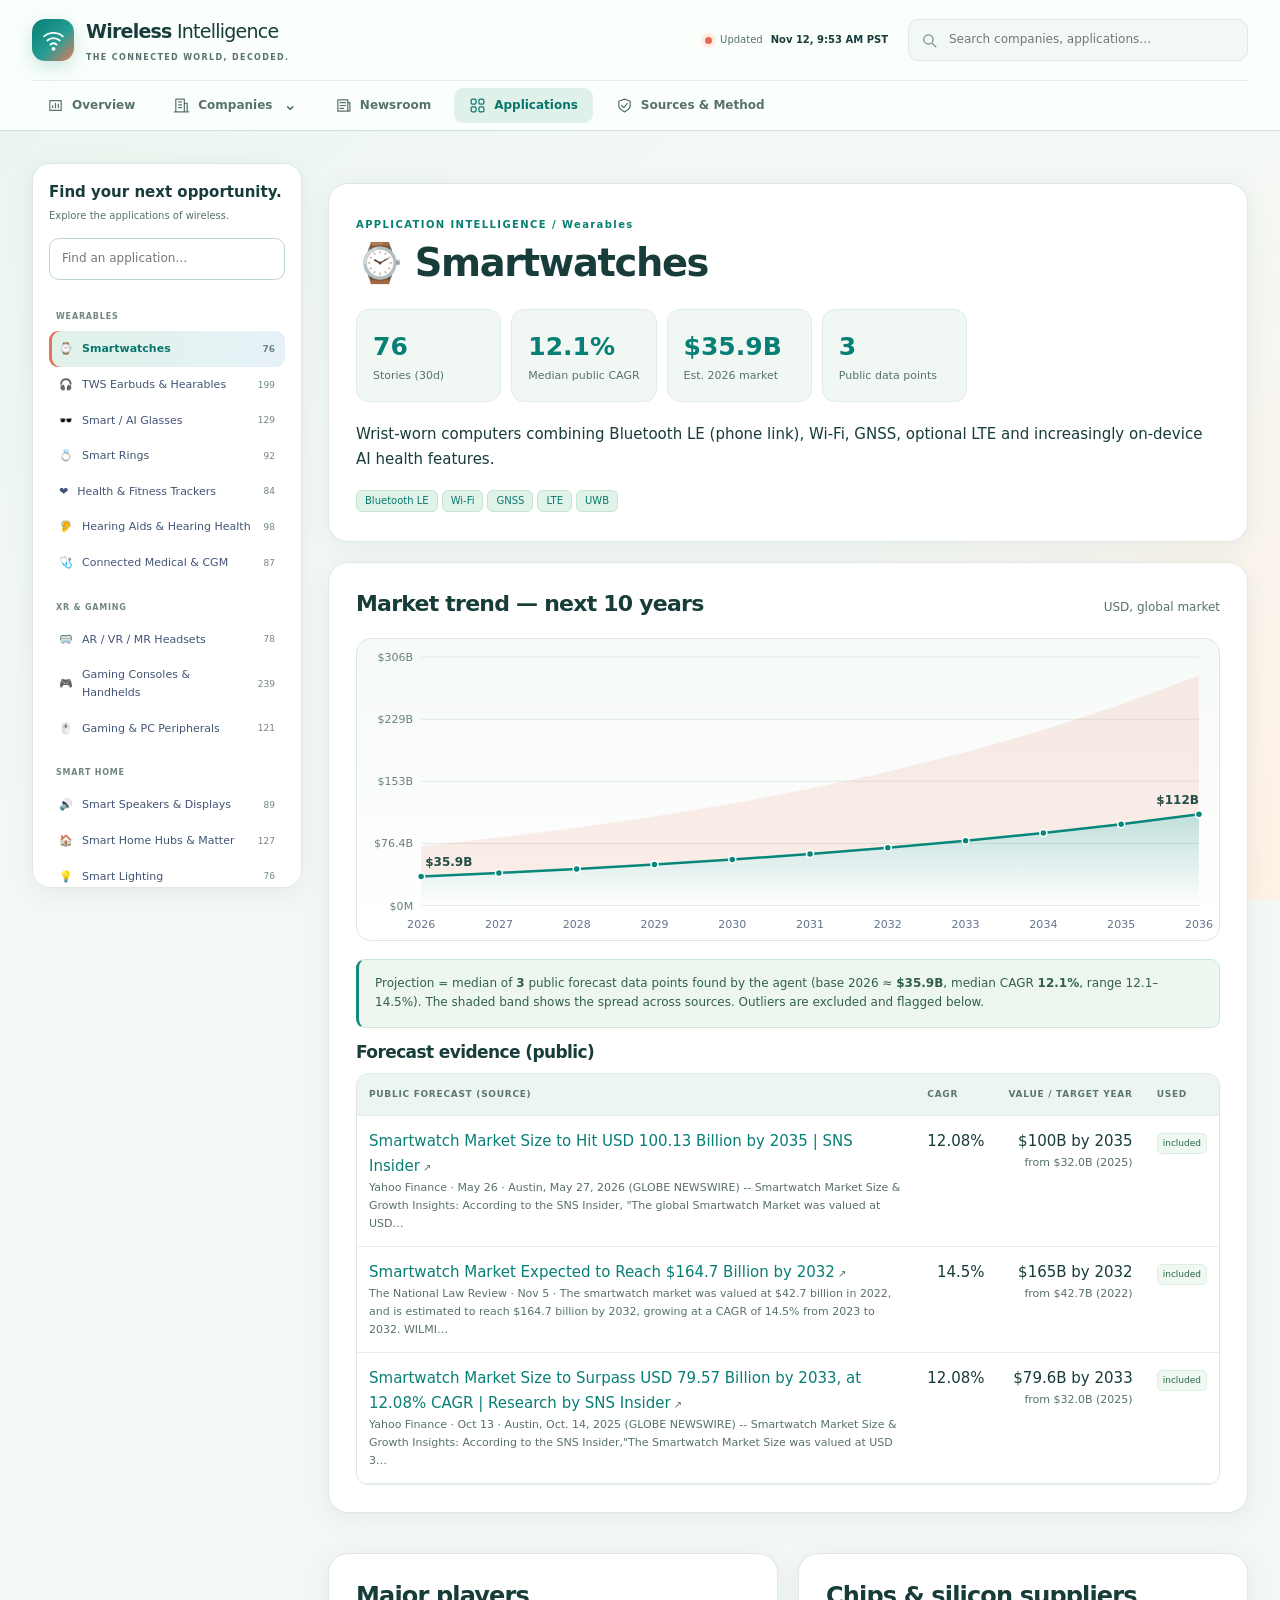
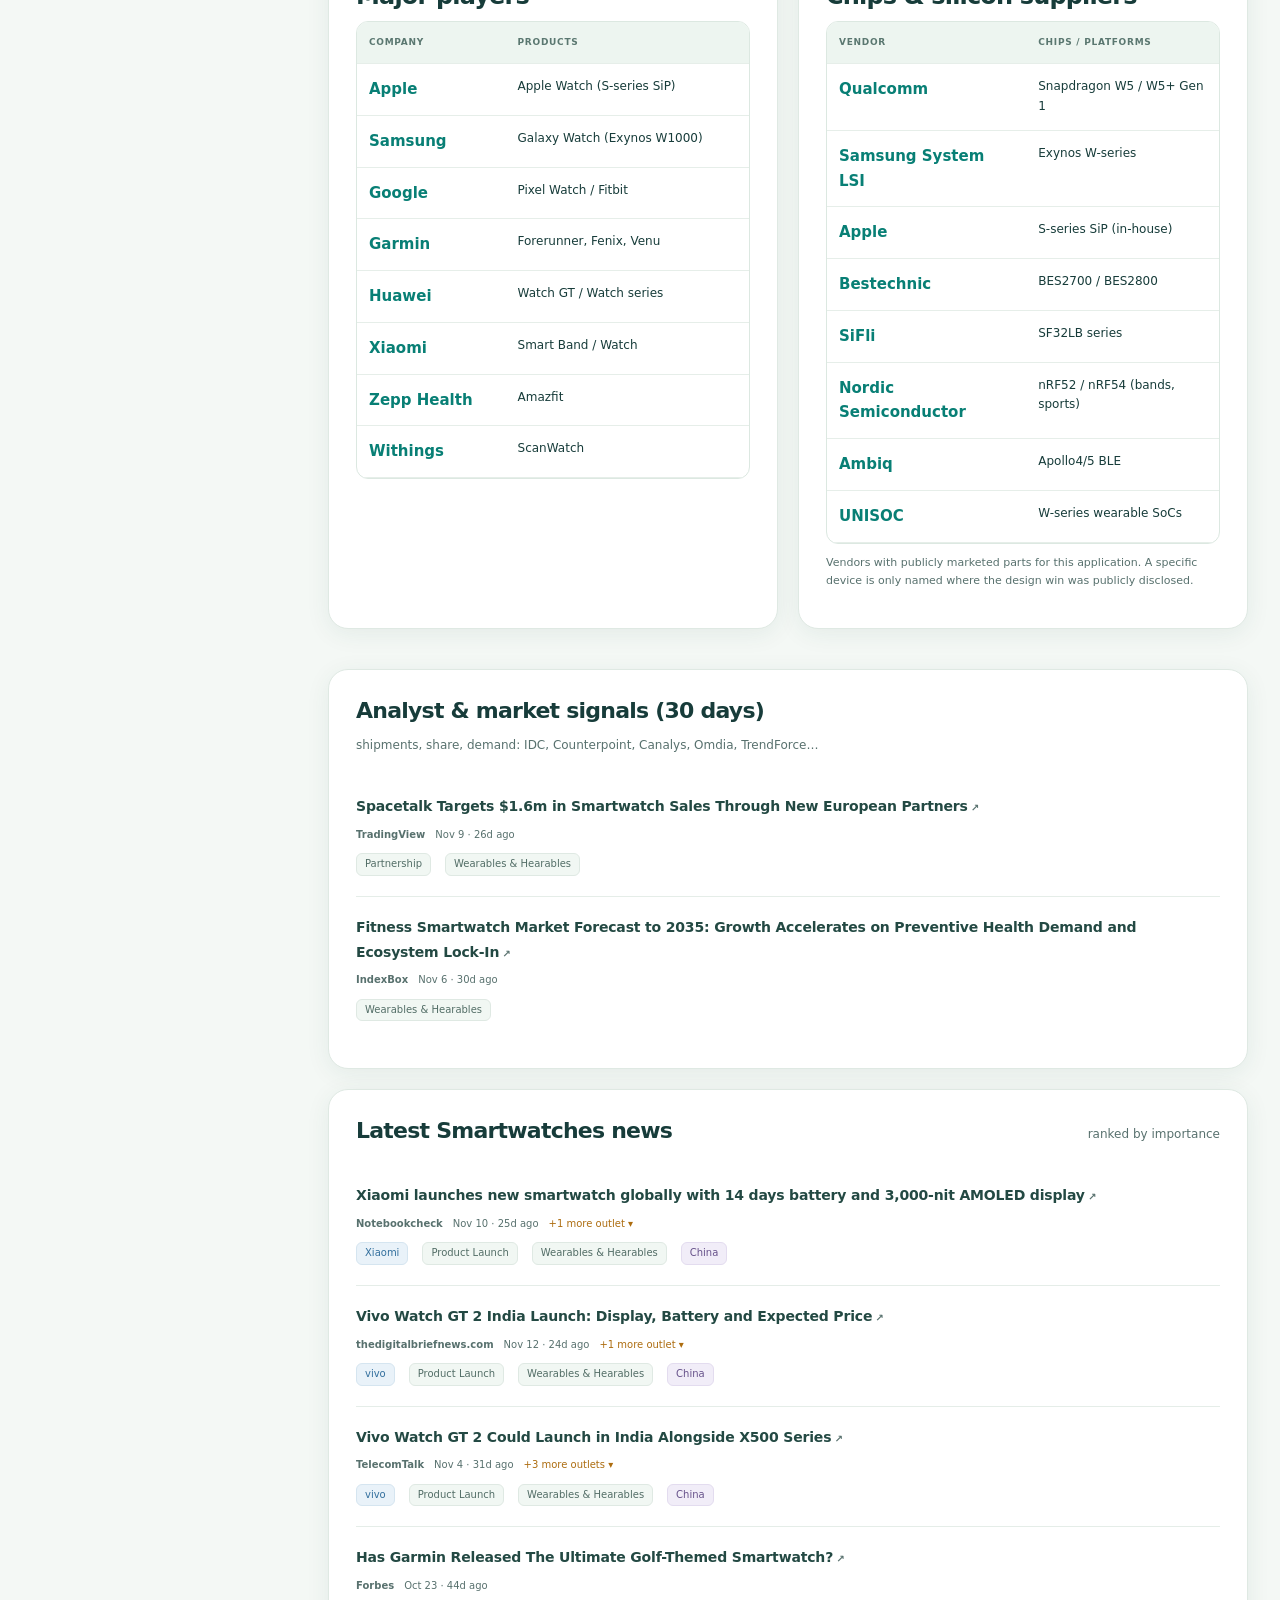
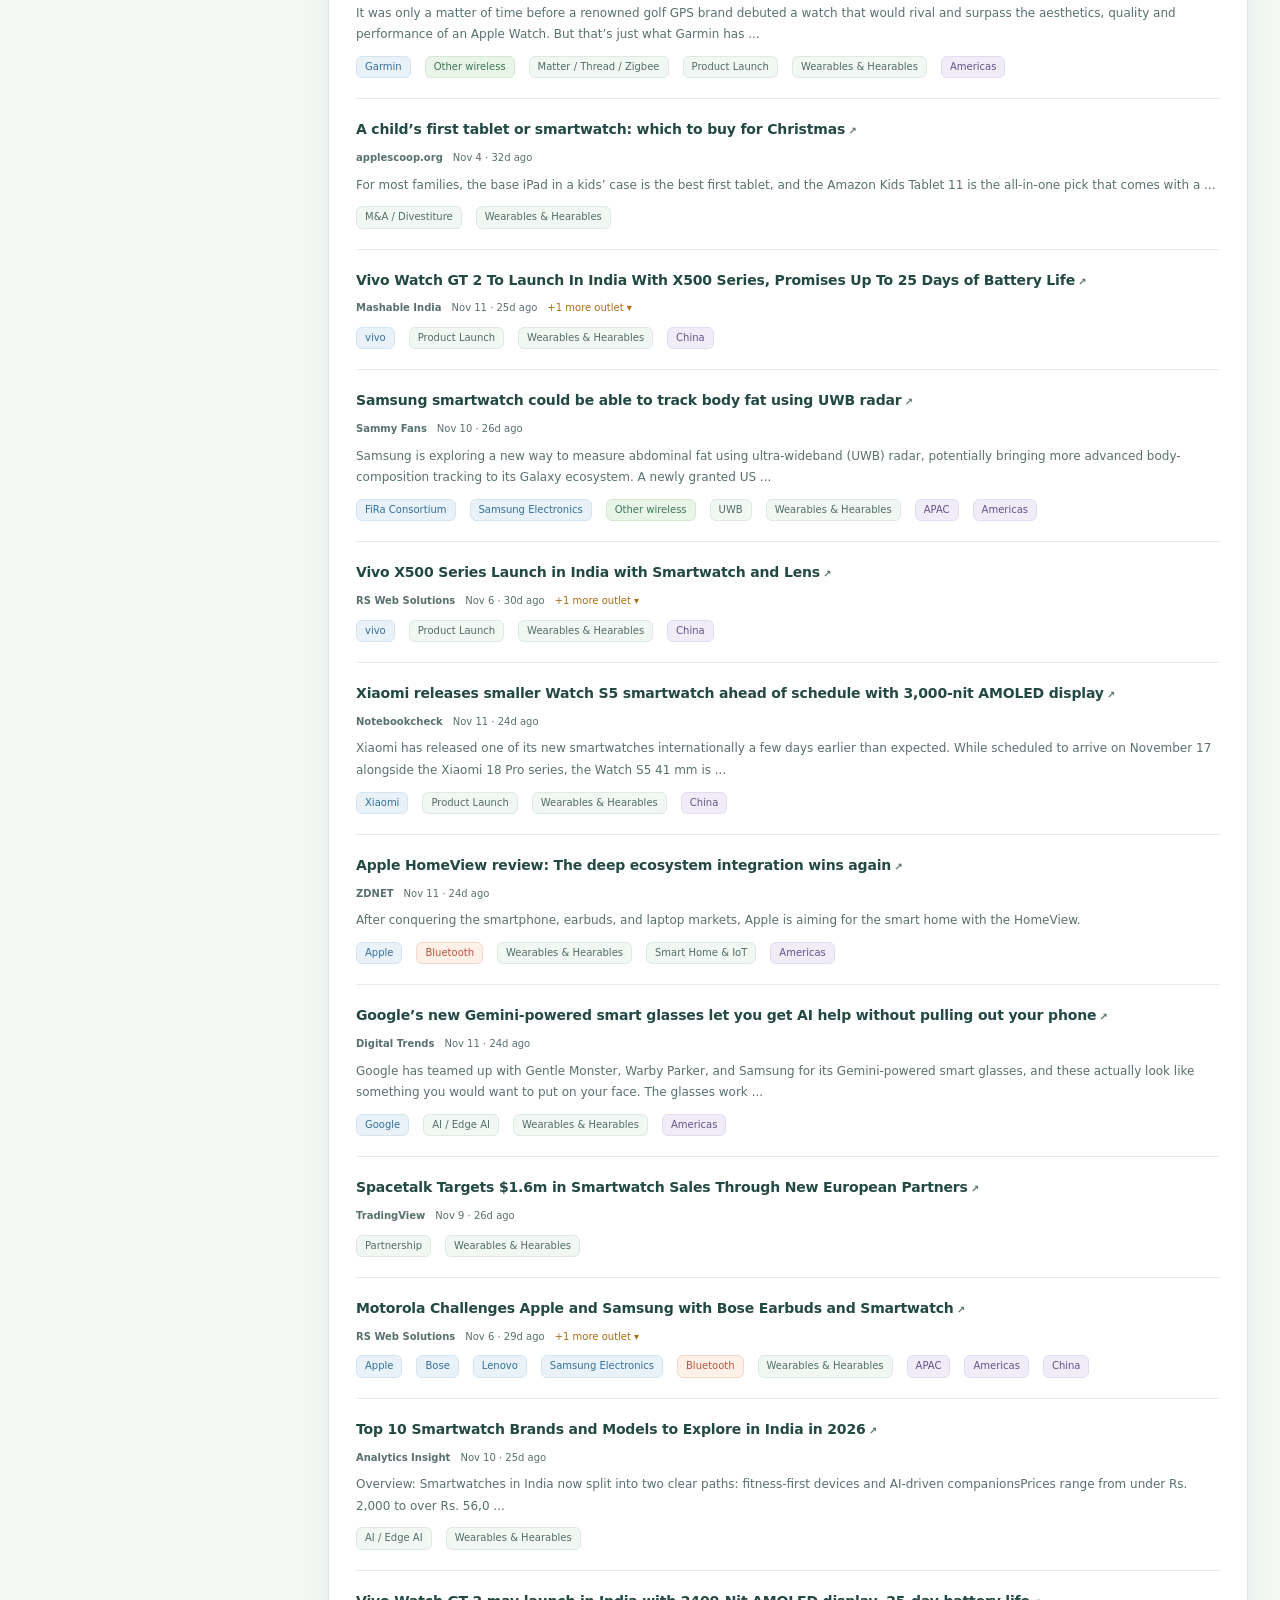
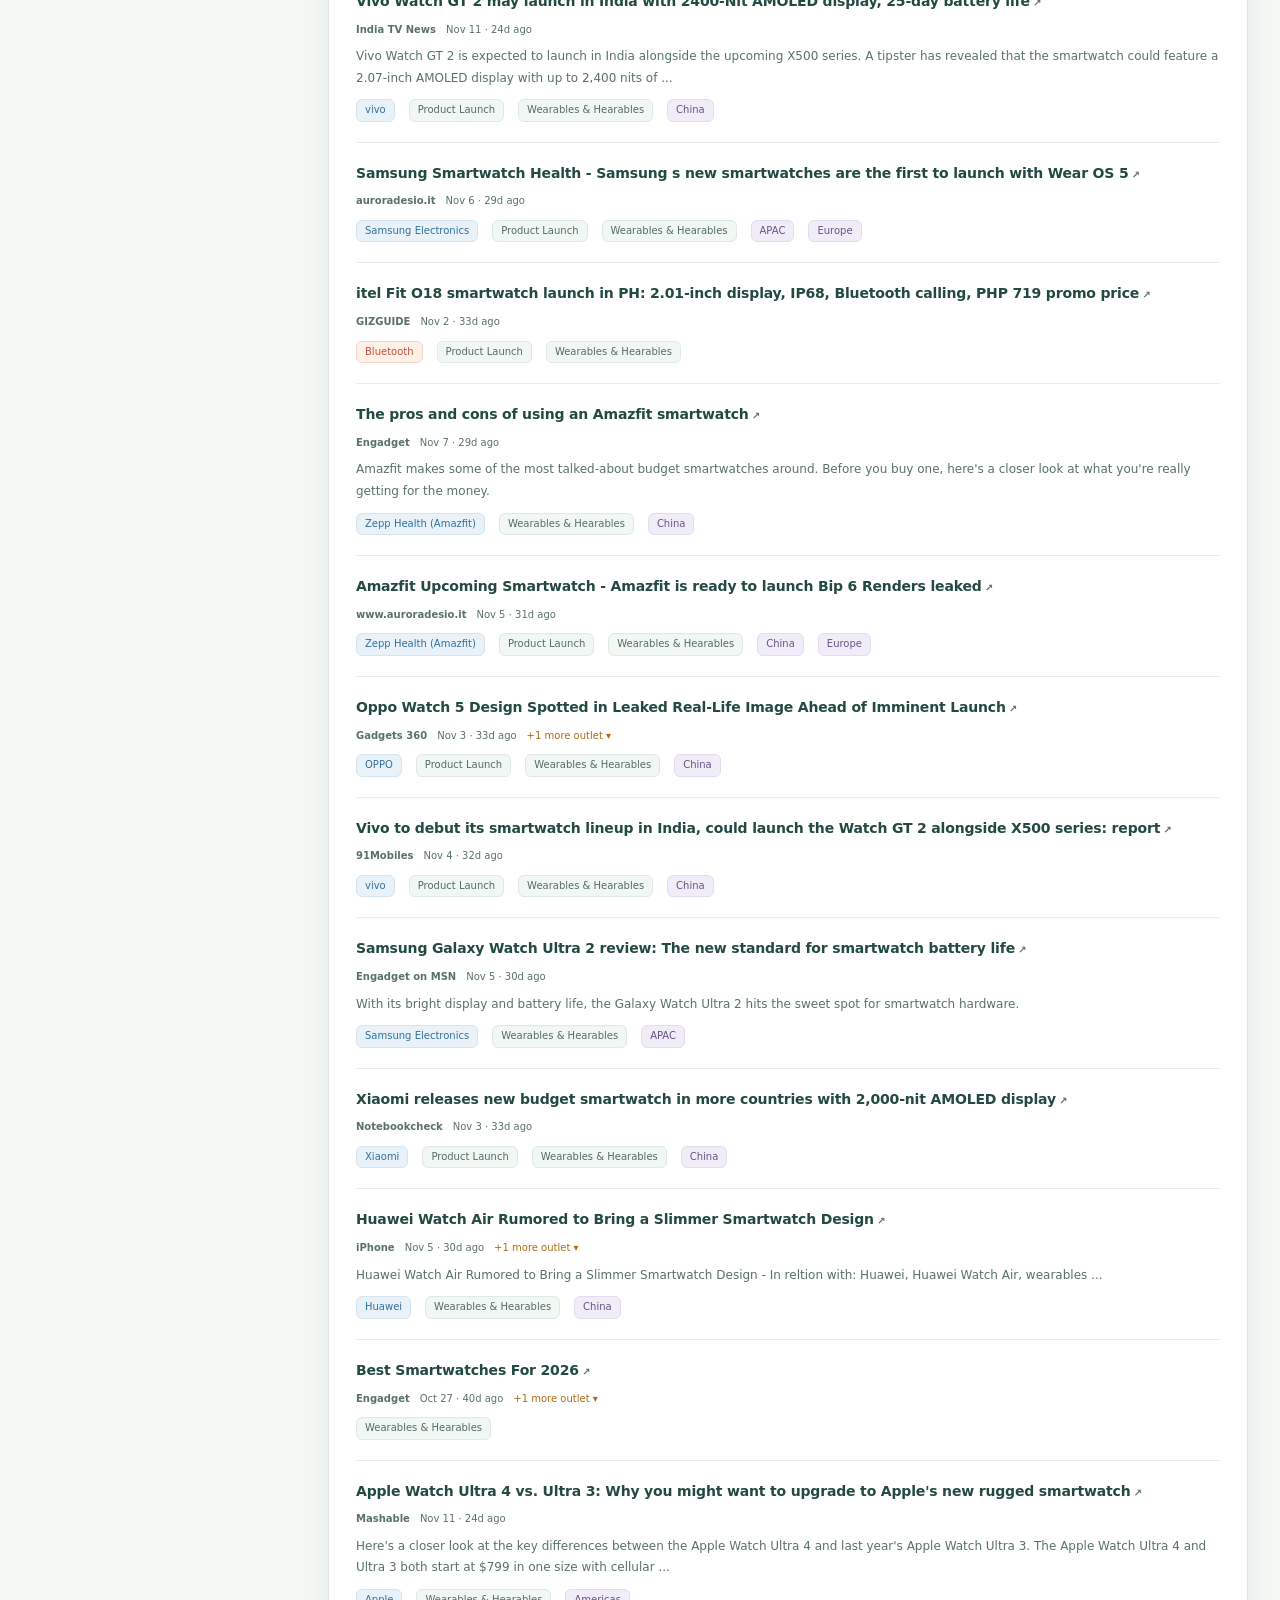
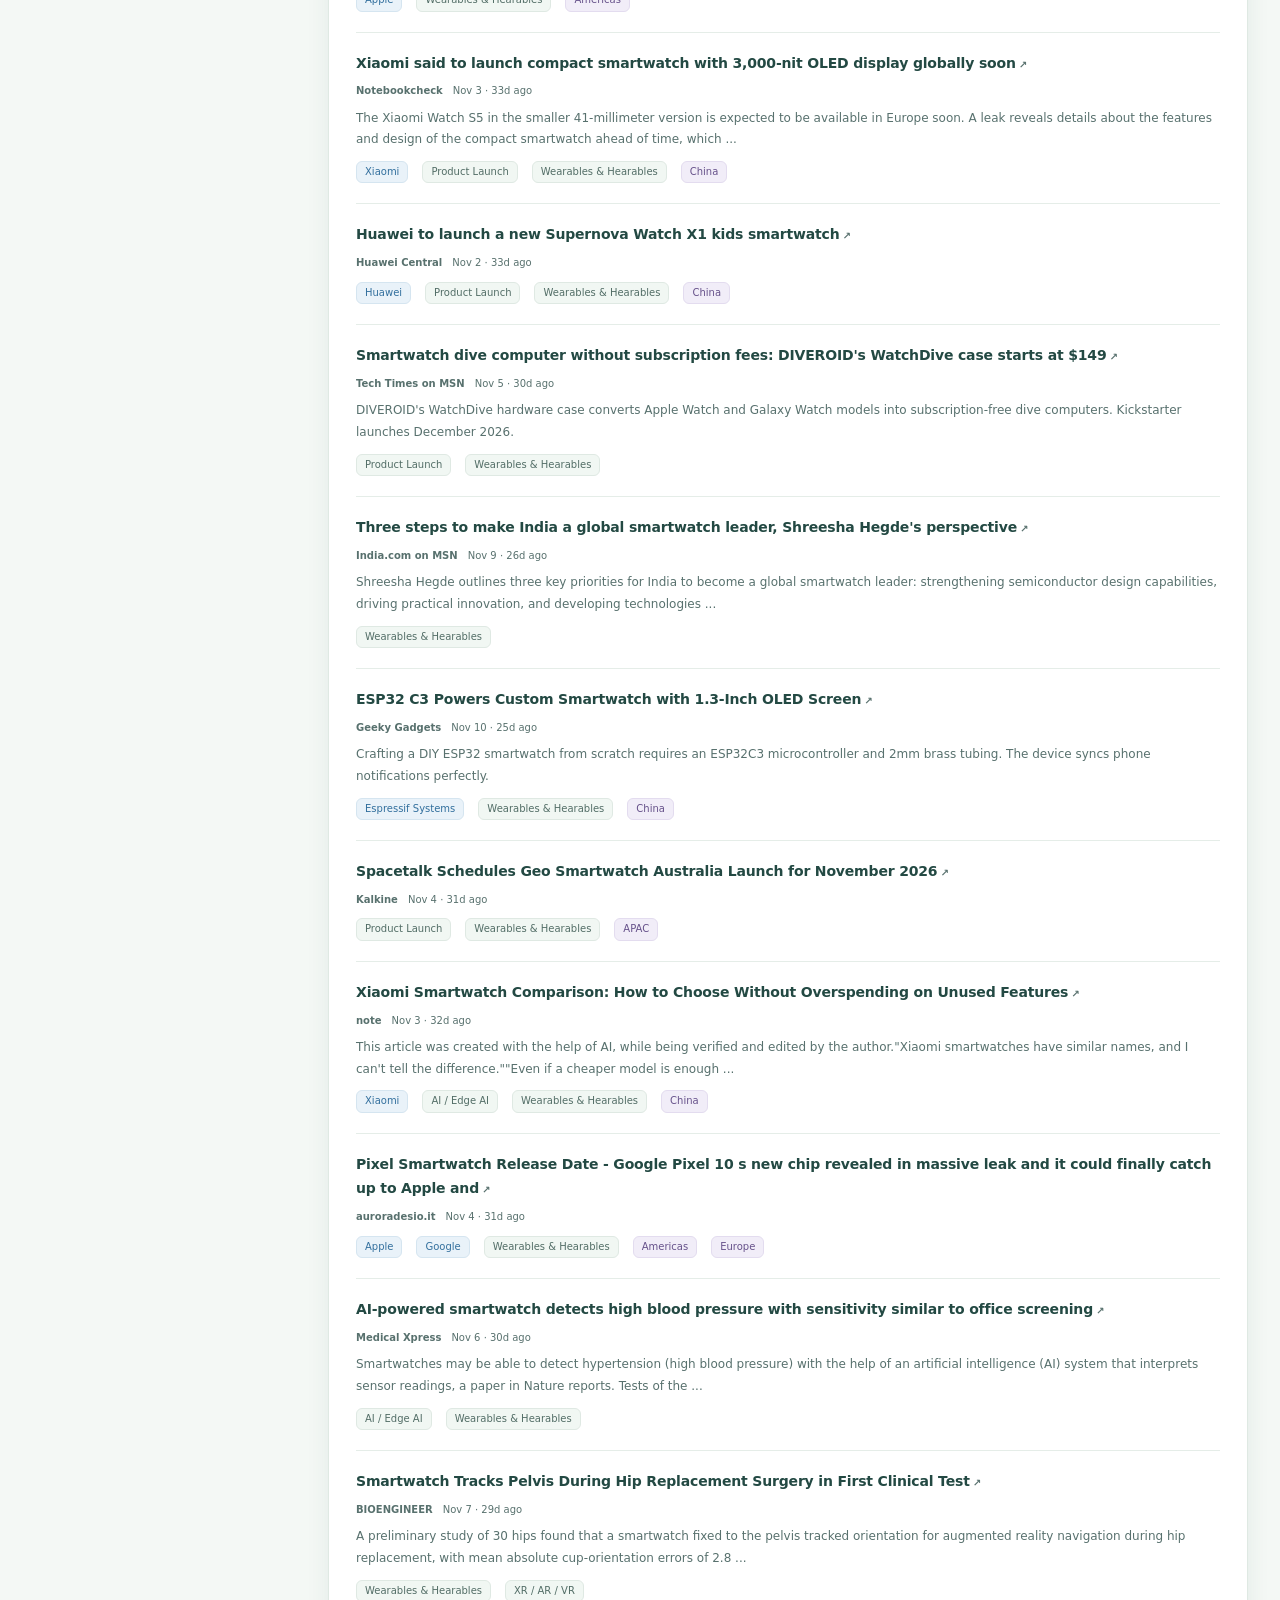
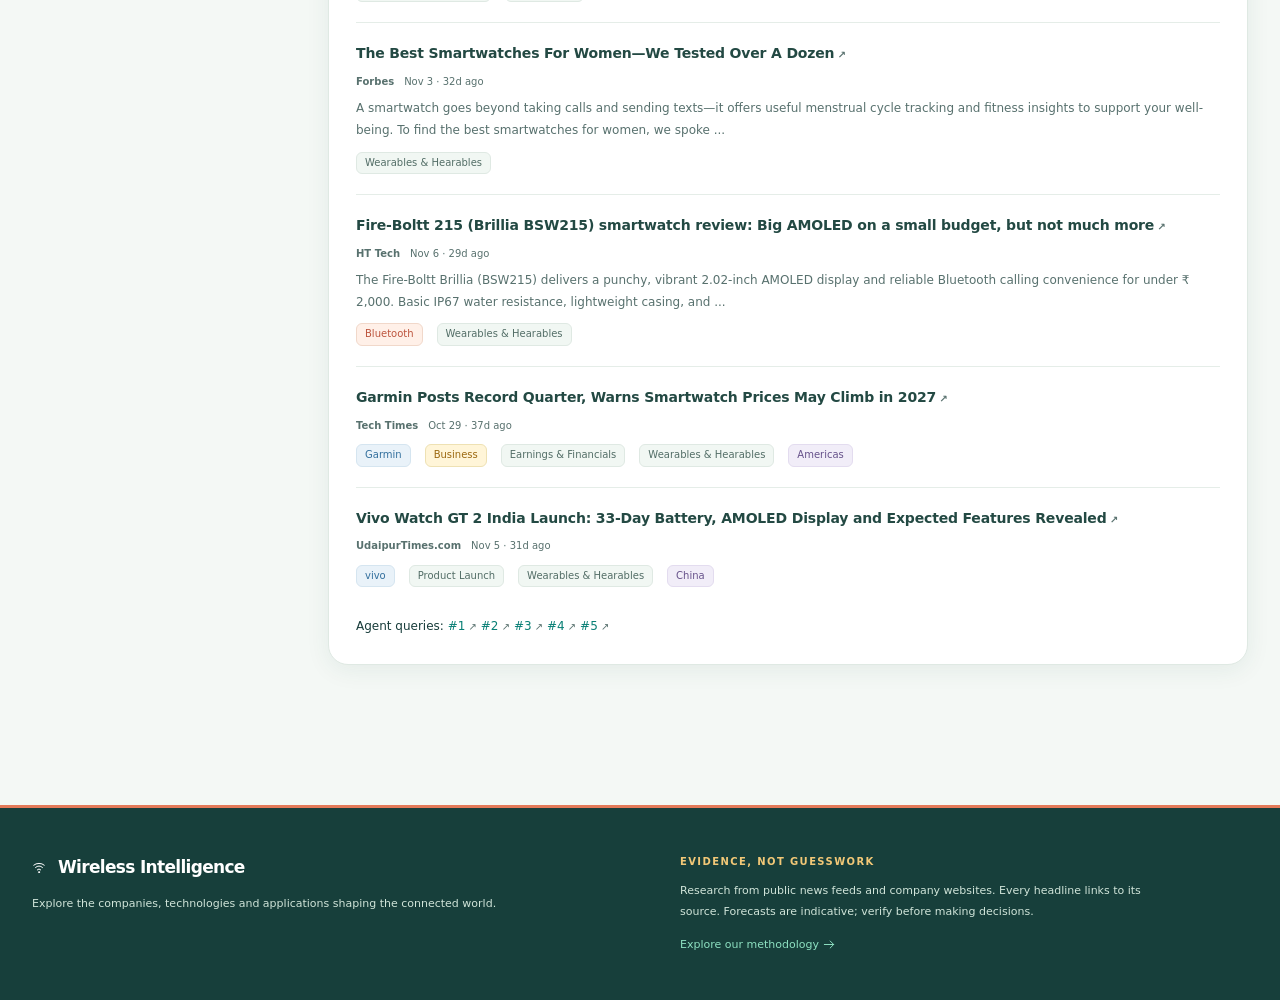
==== commit 0d73ef58: "Remove navigation caption and refresh shared asset" ====
--- a/site/applications.html
+++ b/site/applications.html
@@ -17,7 +17,7 @@
 <footer id="ftr"></footer>
 <script src="data/index.js"></script>
 <script src="data/apps.js"></script>
-<script src="assets/common.js?v=3"></script>
+<script src="assets/common.js?v=4"></script>
 <script>
 (function () {
   WR.header("apps");
--- a/site/assets/style.css
+++ b/site/assets/style.css
@@ -1,10 +1,10 @@
 :root {
   color-scheme: light;
-  --bg: #f7f9fe; --bg2: #fff; --card: #fff; --card2: #f6f8fd;
-  --tx: #172341; --mut: #586781; --mut2: #64738c; --acc: #3159d8;
-  --acc2: #7543cf; --good: #187149; --warn: #a35e09; --bad: #be3345;
-  --bd: #e3e8f3; --bd2: #cbd4e7; --r: 20px;
-  --sh: 0 4px 24px rgba(44, 64, 116, .045);
+  --bg: #f4f8f5; --bg2: #fff; --card: #fff; --card2: #eef6f1;
+  --tx: #173c3a; --mut: #58716e; --mut2: #718682; --acc: #087f75;
+  --acc2: #dc644e; --sky: #327caf; --gold: #b57912; --good: #187b56; --warn: #a35e09; --bad: #bd4053;
+  --bd: #dce8e2; --bd2: #bfd4cb; --r: 20px;
+  --sh: 0 5px 24px rgba(26, 77, 67, .075);
 }
 * { box-sizing: border-box; }
 html { scroll-behavior: smooth; scroll-padding-top: 140px; }
@@ -340,3 +340,124 @@
   html { scroll-behavior: auto; }
   *, *::before, *::after { animation: none !important; transition: none !important; }
 }
+
+/* Color system */
+body { background-color: var(--bg); background-image: linear-gradient(135deg, #e8f5ee 0, transparent 38%), linear-gradient(315deg, #fff1e5 0, transparent 36%); background-attachment: fixed; }
+body[data-page=report] { background: linear-gradient(180deg, #fff4e7 0, #f3f8f4 480px, #f4f8f5 1000px); }
+:focus-visible { outline-color: #df7357; }
+.topnav { background: rgba(250, 255, 252, .96); border-bottom-color: #cde2d8; }
+.logo { background: linear-gradient(135deg, #087f75 0%, #259d94 56%, #e97859 100%); box-shadow: 0 6px 18px #13857836; }
+.navrow { border-top-color: #e5efe9; }
+.navrow > a:hover, .dd > summary:hover { background: #e5f3ed; color: var(--acc); }
+.navrow .active { color: #08766c; background: #dff1e8; }
+.status-dot { background: #e16c50; box-shadow: 0 0 0 4px #ffebe2; }
+.search input { background: #f2f8f5; border-color: #dceae3; }
+.search > .ui-icon { color: #6a8981; }
+.suggest a:hover, .suggest a.on { background: #e8f5ee; }
+.dd-menu a:hover { background: #e8f5ee; }
+.eyebrow, .card-kicker { color: #087f75; }
+.gradient-text { background-image: linear-gradient(100deg, #087f75 0%, #337eaa 56%, #df684f 100%); }
+.btn.primary { background: linear-gradient(115deg, #087f75, #159991); box-shadow: 0 7px 18px #138c7f35; }
+.btn.primary:hover { box-shadow: 0 10px 24px #138c7f4a; }
+.btn.secondary { border-color: #cfe0d8; }
+.btn.secondary:hover { border-color: #df795f; color: #b84d39; }
+.hero-proof span::before { color: #bd7d19; }
+.signal-map { background: linear-gradient(135deg, #ddf3e7 0%, #e5f2f7 50%, #fff0dd 100%); border-radius: 47% 42% 45% 40%; }
+.signal-core { border-color: #bee0d0; background: linear-gradient(145deg, #fff, #e3f5eb); box-shadow: 0 12px 35px #38765a20, inset 0 0 0 7px #ffffff90; }
+.core-mark { color: #07887b; }
+.signal-core > span:last-child { color: #538477; }
+.map-node { border-color: #cfe5da; box-shadow: 0 8px 24px #3c725a17; }
+.node-wifi .node-symbol { background: #d9f1e7; color: #087f75; }
+.node-bt .node-symbol { background: #ffeadf; color: #d15e45; }
+.node-chip .node-symbol { background: #fff1cc; color: #a96d08; }
+.node-ai .node-symbol { background: #e2effa; color: #327caf; }
+.report-stamp { border-top-color: #d7e8df; }
+.report-stamp .eyebrow { color: #a26d17; }
+.metrics-strip { border-color: #d7e7df; box-shadow: 0 8px 26px #295f4b12; }
+.metrics-strip .kpi { border-right-color: #e1ece6; }
+.metrics-strip .kpi:nth-child(1) .v, .metrics-strip .kpi:nth-child(6) .v { color: #087f75; }
+.metrics-strip .kpi:nth-child(2) .v { color: #327caf; }
+.metrics-strip .kpi:nth-child(3) .v { color: #d6654b; }
+.metrics-strip .kpi:nth-child(4) .v { color: #ae7511; }
+.metrics-strip .kpi:nth-child(5) .v { color: #528b55; }
+.section-heading h2::after { content: ""; display: block; width: 42px; height: 3px; margin-top: 10px; border-radius: 2px; background: linear-gradient(90deg, #087f75, #327caf 55%, #e47657); }
+.section-heading p { color: #5d7771; }
+.explore-card { border-color: #cde5d8; background: linear-gradient(145deg, #fff, #e8f6ed); }
+.explore-card.violet { background: linear-gradient(145deg, #fff, #fff0e7); border-color: #f0d7c8; }
+.explore-card.teal { background: linear-gradient(145deg, #fff, #fff6d9); border-color: #eee1b6; }
+.explore-card:hover { box-shadow: 0 14px 32px #286e551f; }
+.explore-symbol { background: #d9f1e6; color: #087f75; }
+.violet .explore-symbol { color: #c3543e; background: #ffe3d7; }
+.teal .explore-symbol { color: #a66c0b; background: #ffedba; }
+.card-link { color: #087f75; }
+.violet .card-link { color: #c3543e; }
+.teal .card-link { color: #a66c0b; }
+.spotlight-card { border-color: #e1e9e4; }
+.spotlight-card.featured { background: linear-gradient(145deg, #fff0e4, #fff9e9); border-color: #f0d6c3; }
+.spotlight-card.featured .card-kicker { color: #bd593f; }
+.story-number { color: #e3a18a40; }
+.spotlight-bottom { border-top-color: #e5ece7; }
+.spotlight-bottom > a { background: #e5f2eb; color: #087f75; }
+.application-tile { border-color: #e0e9e3; }
+.application-tile:hover { border-color: #72b8a1; }
+.application-tile.violet .application-icon { background: #ffebe1; color: #cf6046; }
+.application-tile.blue .application-icon { background: #e3f0fa; color: #327caf; }
+.application-tile.teal .application-icon { background: #e1f2e5; color: #398454; }
+.tile-arrow { color: #79928b; }
+.card { border-color: #dfe9e3; }
+.kpi { background: #f1f7f3; border-color: #e0ece4; }
+.kpi .v { color: #087f75; }
+#bullets .kpi:nth-child(3n+1) { background: #eaf5ee; border-color: #d6e9dc; }
+#bullets .kpi:nth-child(3n+2) { background: #fff1e8; border-color: #f1ded1; }
+#bullets .kpi:nth-child(3n) { background: #edf4fa; border-color: #dce8f1; }
+#sections > div { border-color: #dfe9e3; }
+#sections > div:nth-child(3n+1) { background: #f0f8f3; }
+#sections > div:nth-child(3n+2) { background: #fff5ed; }
+#sections > div:nth-child(3n) { background: #f0f6fb; }
+.tbtn { border-color: #dbe8e1; }
+.tbtn:hover { border-color: #83bca7; background: #edf7f1; }
+.tbtn.on { color: #08766c; background: #def1e7; border-color: #a8d1bd; }
+.chip { border-color: #dfe9e3; color: #526d66; background: #f1f7f3; }
+.chip.t-wifi { color: #08786d; background: #e0f3e9; border-color: #c5e5d2; }
+.chip.t-bt { color: #bd543d; background: #fff0e8; border-color: #f1d8ca; }
+.chip.t-oth { color: #3b7850; background: #eaf5e9; border-color: #d6e8d1; }
+.chip.t-biz { color: #9c6910; background: #fff5d8; border-color: #eee1b3; }
+.chip.co { color: #326f9d; background: #e9f2f9; border-color: #d5e5f0; }
+.chip.rg { color: #66518a; background: #f1edf8; border-color: #e3dcef; }
+.badge { background: #edf3ef; color: #5b706a; }
+.badge.leader { background: #e3f3e6; color: #337a49; }
+.badge.challenger { background: #e6f1f9; color: #326f9d; }
+.badge.niche { background: #fff2d6; color: #99660f; }
+.badge.wire { background: #ffebe2; color: #bd543d; }
+.tbl-wrap { border-color: #dce8e1; }
+th, td { border-bottom-color: #e6eee9; }
+th { background: #edf5f0; color: #5a7770; }
+tr:hover td { background: #f3f8f4; }
+.news li { border-bottom-color: #e5ede8; }
+.news .t { color: #234943; }
+.news .t:hover, .co-name:hover { color: #d05e46; }
+.cov { color: #ad6d10; }
+.bars .track { background: #eaf1ec; }
+.bars .row:nth-child(5n+1) .fill { background: linear-gradient(90deg, #07877b, #45b89a); }
+.bars .row:nth-child(5n+2) .fill { background: linear-gradient(90deg, #347cac, #63acd0); }
+.bars .row:nth-child(5n+3) .fill { background: linear-gradient(90deg, #d35f47, #ef9871); }
+.bars .row:nth-child(5n+4) .fill { background: linear-gradient(90deg, #b27b12, #e4b943); }
+.bars .row:nth-child(5n) .fill { background: linear-gradient(90deg, #50894f, #8dbb69); }
+details.grp { border-color: #dfe9e3; }
+details.grp:nth-child(4n+1) > summary::after { color: #087f75; }
+details.grp:nth-child(4n+2) > summary::after { color: #d5654a; }
+details.grp:nth-child(4n+3) > summary::after { color: #327caf; }
+details.grp:nth-child(4n) > summary::after { color: #b57912; }
+.brief { border-color: #dfe9e3; background: #f6faf7; }
+.brief:nth-child(4n+2) { background: #fff8f2; }
+.side { border-color: #dce8e1; }
+.side a:hover { background: #edf6f0; }
+.side a.on { background: linear-gradient(100deg, #e0f2e8, #e6f2f8); color: #08766c; box-shadow: inset 3px 0 #e27658; }
+.chart { border-color: #dce8e1; background: linear-gradient(180deg, #f6faf7, #fff); }
+.note.info { border-color: #cde7d8; border-left-color: #138b79; background: #edf7f0; color: #315f4e; }
+.co-logo { background: linear-gradient(145deg, #087f75, #327caf 62%, #e47657); }
+pre, code { border-color: #dfe9e3; background: #eef5f0; }
+footer { background: #173f3b; border-top: 3px solid #e47a59; color: #d0e4d9; }
+footer .brand { color: #fff; }
+footer .brand small, footer .eyebrow { color: #f2c877; }
+footer a { color: #8de0c1; }
